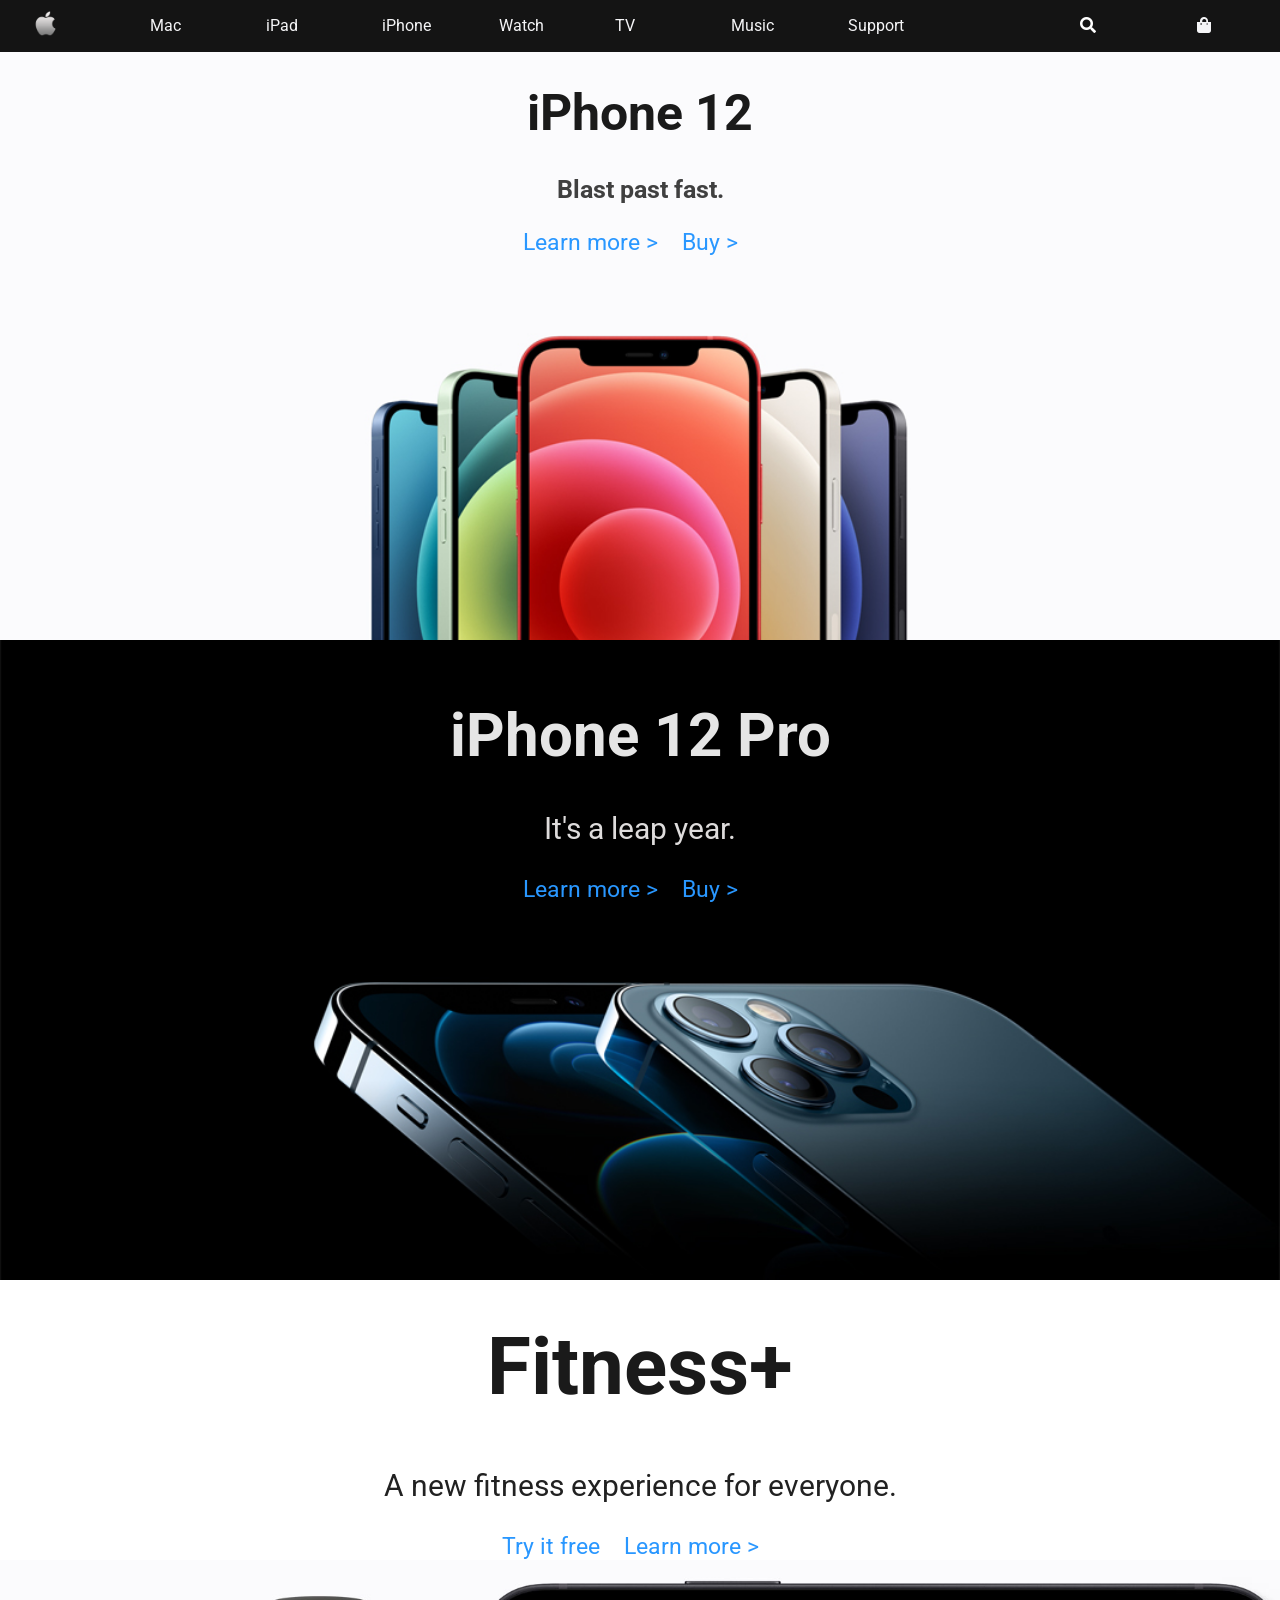
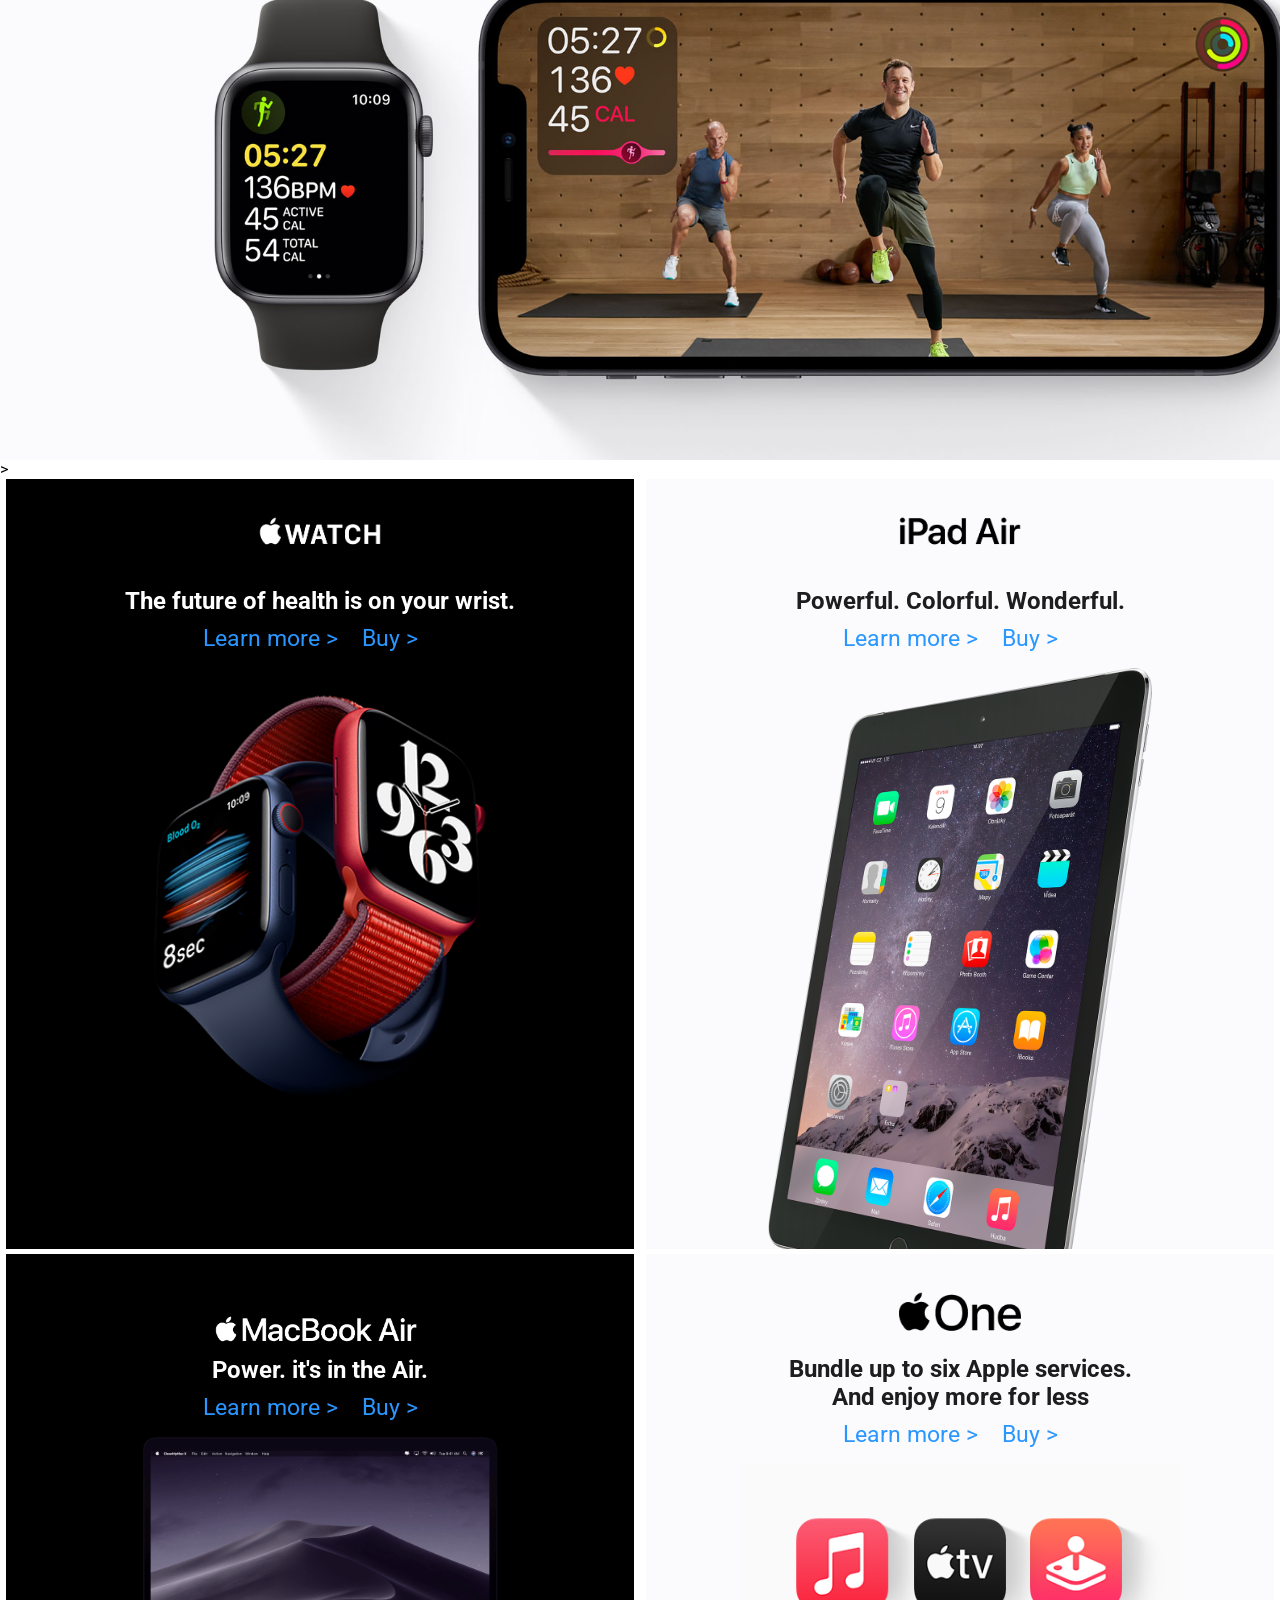
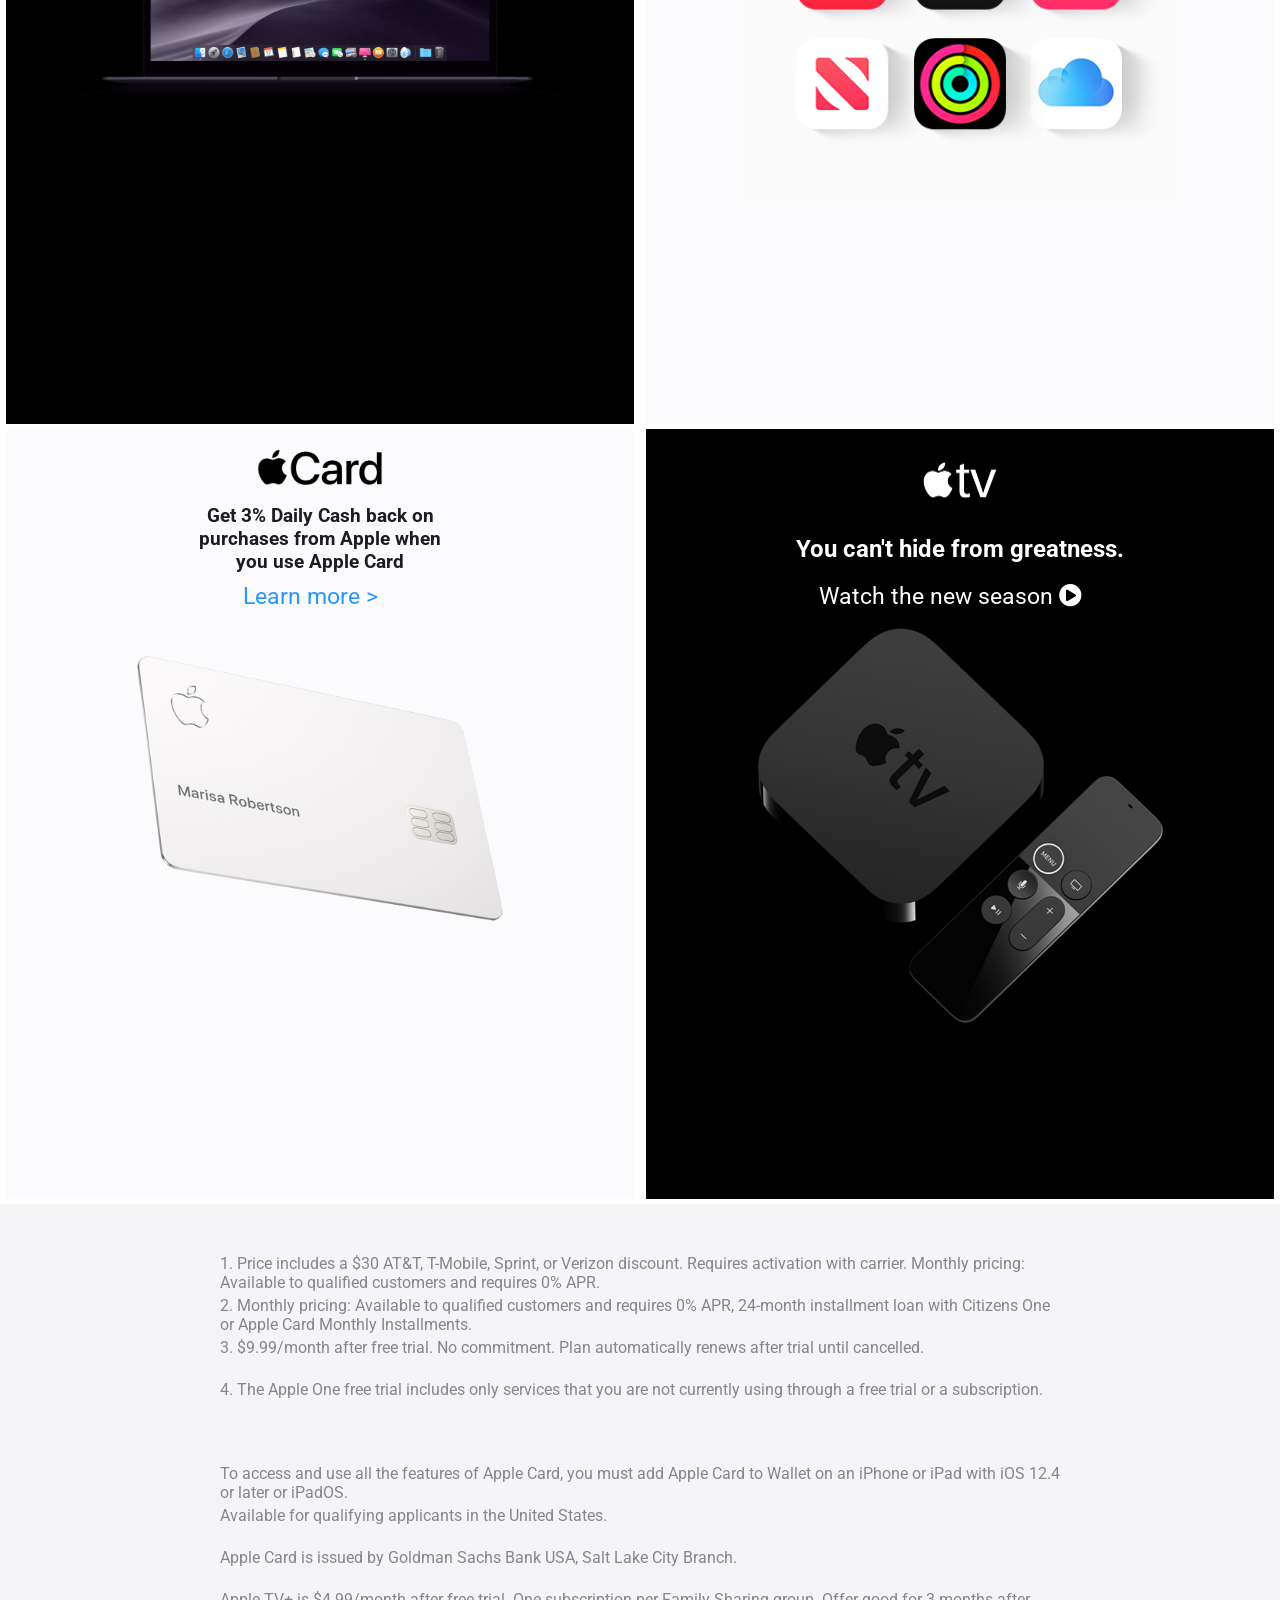
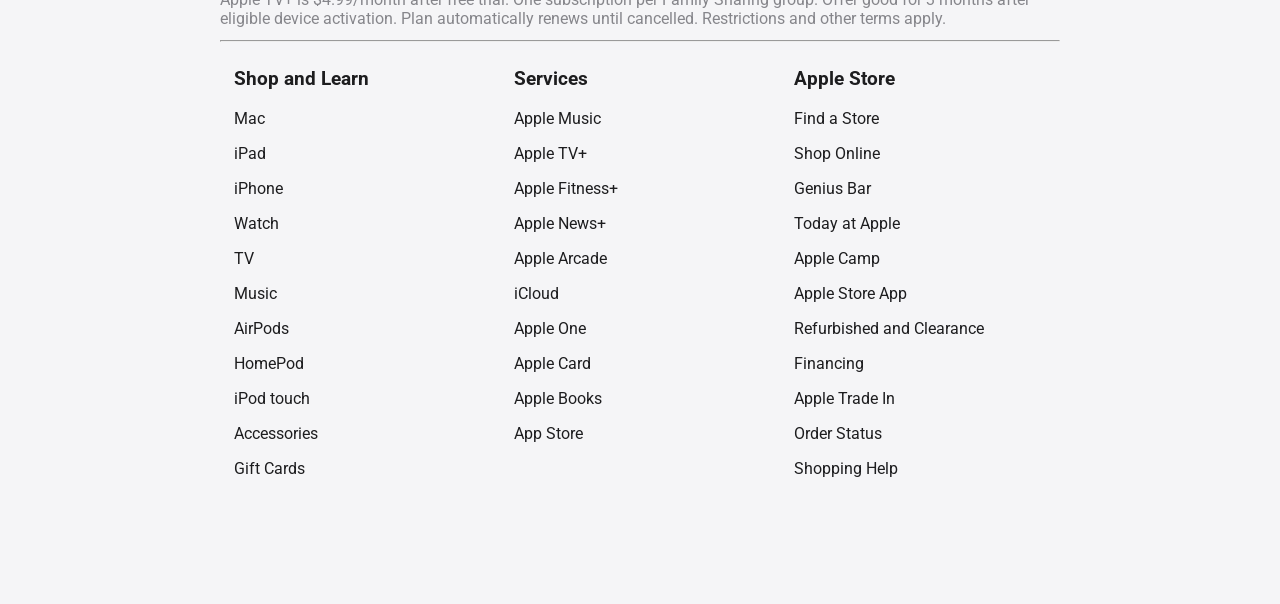
==== index.html @ 6ad751e8 "addd new file" ====
<!DOCTYPE html>
<html lang="en">

<head>
    <meta charset="UTF-8">
    <meta name="viewport" content="width=device-width, initial-scale=1.0">
    <title>Apple</title>
    <link rel="stylesheet" href="style.css">
    <link rel="stylesheet" href="responsive.css">
    <!-- <link rel="stylesheet" href="reset.css"> buat reset css -->
    <link rel="shortcut icon" type="image/jpg" href="./img/apple-logo.png">
    <link rel="stylesheet" href="https://cdnjs.cloudflare.com/ajax/libs/font-awesome/5.8.2/css/all.min.css"
        crossorigin="anonymous" />
    <link rel="preconnect" href="https://fonts.gstatic.com">
    <link href="https://fonts.googleapis.com/css2?family=Roboto:wght@100&display=swap" rel="stylesheet">
    <link href="https://fonts.googleapis.com/css2?family=Roboto:wght@300&display=swap" rel="stylesheet">
    <link href="https://fonts.googleapis.com/css2?family=Roboto:wght@700&display=swap" rel="stylesheet">
</head>

<body>
    <!-- Bagian header-->
    <header>
        <div class="header-wrapper">
            <span class="menu-logo hp-viewport fas fa-ellipsis-h"></span>
            <ul class="header-list">
                
                <li class="header-content hp-viewport apple-header"><a href="https://www.apple.com/"><img class="logo" src="./img/apple-logo.png"></a></li>

                <li class="header-content hp-viewport-hide"><a href="https://www.apple.com/mac/">Mac</a></li>
                <li class="header-content hp-viewport-hide"><a href="https://www.apple.com/ipad/">iPad</a></li>
                <li class="header-content hp-viewport-hide"><a href="https://www.apple.com/iphone/">iPhone</a></li>
                <li class="header-content hp-viewport-hide"><a href="https://www.apple.com/watch/">Watch</a></li>
                <li class="header-content hp-viewport-hide"><a href="https://www.apple.com/tv/">TV</a></li>
                <li class="header-content hp-viewport-hide"><a href="https://www.apple.com/music/">Music</a></li>
                <li class="header-content hp-viewport-hide"><a href="https://support.apple.com/">Support</a></li>
                <!-- masukkin input search -->
                
                <li class="header-content hp-viewport-hide fa-searchs"><a href="#" class="fas fa-search"></a></li>
                <!-- <input class="search" placeholder="search" type="search" name=""> -->
                <!-- <li><a href="#" class="search"><i class="fas fa-search"></i></a></li>  -->
                <li>
                    <div class="search search-container">
                        <div class="search-icon" id="searchIcon"><i class="fas fa-search"></i></div>
                        <div class="search-dropdown" id="searchDropdown">
                            <input type="text" placeholder="Search...">
                            <button>Search</button>
                        </div>
                    </div>
                </li>
                <!-- masukkin input search -->

                <li class="header-content hp-viewport header-shoping"><a href="https://www.apple.com/us/shop/goto/bag" class="fas fa-shopping-bag"></a></li>
            </ul>
        </div>
    </header>
    <!-- <nav>
        <ul>
            <li><a href="#"><i class="fab fa-apple"></i></a></li>
            <li><a href="#">Mac</a></li>  
            <li><a href="#">iPad</a></li>  
            <li><a href="#">iPhone</a></li>  
            <li><a href="#">Watch</a></li>  
            <li><a href="#">TV</a></li>  
            <li><a href="#">Music</a></li>  
            <li><a href="#">Service</a></li>  
            <li><a href="#"><i class="fas fa-search"></i></a></li>  
            <li><a href="#"><i class="fas fa-shopping-bag"></i></a></li>  
        </ul>
    </nav> -->
    <!-- header -->

    <main>

        <!-- Bagian content atas -->


        <div class="container">
            <div class="contents">
                <div class="image-container" onclick="location.href='https://www.apple.com/iphone-12/';" style="cursor: pointer;">
                    <div class="iphone-12">
                        <div class="title">
                            <h1>iPhone 12</h1>
                            <p>Blast past fast.</p>
                        </div>
                        <div class="cta-links">
                            <a href="#" class="learn-more-link">Learn more ></a>
                            <a href="#" class="buy-link">Buy ></a>
                        </div>
                    </div>
                </div>
                <div class="image-container" onclick="location.href='https://www.apple.com/iphone-12-pro/';" style="cursor: pointer;">
                    <div class="iphone-12-pro">
                        <div class="title">
                            <h1>iPhone 12 Pro</h1>
                            <p>It's a leap year.</p>
                        </div>
                        <div class="cta-links">
                            <a href="#" class="learn-more-link">Learn more ></a>
                            <a href="#" class="buy-link">Buy ></a>
                        </div>
                    </div>
                </div>

        <div class="title">
                    <h1 class="hello">Fitness+</h1>
                    <p class="A">A new fitness experience for everyone.</p>
                    <div class="cta-links">
                        <a href="https://fitness.apple.com/us/subscribe?itscg=10000&itsct=fit-hero-hp_tile-apl-ann-201111" class="learn-more-link">Try it free</a>
                        <a href="https://www.apple.com/apple-fitness-plus/" class="buy-link">Learn more ></a>
                    </div>
                <div class="image-container">
                <div class="fitness" onclick="location.href='https:https://www.apple.com/apple-fitness-plus/';" style="cursor: pointer;"></div>>          
                    </div>
</div>
</div>

            </div>
        </div>


        <ul class="flex-list">
            <li class="li1 content">

                <div class="theme-dark container-main"
                    onclick="location.href='https://www.apple.com/apple-watch-series-6/';" style="cursor: pointer;">
                    <div class="unit-copy-wrapper">
                        <img class="apple-watch-logo" src="./img/apple-watch-logo.png" alt="apple-watch-logo">
                        <h2 class="headline">The future of health is on your wrist.</h2>
                    </div>
                    <div class="cta-links">
                        <a href="https://www.apple.com/apple-watch-series-6/" class="learn-more-link">Learn more ></a>
                        <a href="https://www.apple.com/shop/buy-watch/apple-watch" class="buy-link">Buy ></a>
                    </div>
                    <div class="unit-image">
                        <figure>
                            <img src="./img/apple-watch-6.png" alt="apple-watch">
                        </figure>
                    </div>
                </div>
            </li>

            <li class="li2 content">

                <div class="theme-light container-main" onClick="location.href='https://www.apple.com/ipad-air/';"
                    style="cursor: pointer;">
                    <div class="unit-copy-wrapper">
                        <img class="apple-watch-logo" src="./img/ipad-air-logo.png" alt="">
                        <h2 class="headline">Powerful. Colorful. Wonderful.</h2>
                    </div>
                    <div class="cta-links">
                        <a href="" class="learn-more-link">Learn more ></a>
                        <a href="" class="buy-link">Buy ></a>
                    </div>
                    <div class="unit-image">
                        <figure>
                            <img src="./img/ipad-air.png" alt="ipad-air" style="width: 70%;">
                        </figure>
                    </div>
                </div>
            </li>

            <li class="li3 content">

                <div class="theme-dark container-main" onclick="location.href='https://www.apple.com/macbook-air/';" style="cursor: pointer;">
                    <div class="unit-copy-wrapper">
                        <img class="mackbook-air-logo" src="./img/macbook-air-logo.png" alt=""
                            style="width: 35%; margin-top: 55px;">
                        <h2 class="headline">Power. it's in the Air.</h2>
                    </div>
                    <div class="cta-links">
                        <a href="" class="learn-more-link">Learn more ></a>
                        <a href="" class="buy-link">Buy ></a>
                    </div>
                    <div class="unit-image">
                        <figure>
                            <img src="./img/macbook-air.png" alt="" style="width: 100%; height: 100%;">
                        </figure>
                    </div>
                </div>
            </li>

            <li class="li4 content">

                <div class="theme-light container-main" onclick="location.href='https://www.apple.com/apple-one/'" style="cursor: pointer;">
                    <div class="unit-copy-wrapper">
                        <img src="./img/apple-one-logo.png" alt="" style="width: 30%; margin-top: 20px;">
                        <h2 class="headline">Bundle up to six Apple services.<br>And enjoy more for less</h2>
                    </div>
                    <div class="cta-links">
                        <a href="" class="learn-more-link">Learn more ></a>
                        <a href="" class="buy-link">Buy ></a>
                    </div>
                    <div class="unit-image">
                        <figure>
                            <img src="./img/apple-one.png" alt="apple-one" style="width: 80%;">
                        </figure>
                    </div>
                </div>
            </li>
            <li class="li5 content">

                <div class="theme-light container-main" onclick="location.href='https://www.apple.com/apple-card/'" style="cursor: pointer;">
                    <div class="unit-copy-wrapper">
                        <img src="./img/apple-card-logo.png" alt="apple-card-logo" style="width: 20%; margin-top: 20px;">
                        <h2 style="margin-bottom: 10px; font-size: 19px; color: #1D1D1F">
                            Get 3% Daily Cash back on<br> 
                            purchases from Apple when<br> 
                            you use Apple Card
                        </h2>
                    </div>
                    <div class="cta-links">
                        <a href="">Learn more ></a>
                    </div>
                    <div class="unit-image">
                        <figure style="margin-top: 0;">
                            <img src="./img/apple-card.png" alt="apple-card" style="width: 80%;">
                        </figure>
                    </div>
                </div>
            </li>

            <li class="li6 content">

                <div class="theme-dark container-main dickison" onclick="location.href='https://tv.apple.com/'" style="cursor: pointer;">
                    
                    
                    <div class="unit-copy-wrapper">
                        <img src="./img/apple-tv-logo.png" alt="apple-tv-logo" style="width: 15%; margin-top: 20px;">
                        <h2>You can't hide from greatness.</h2>
                    </div>
                    <div class="cta-links"><a href="https://tv.apple.com/season/umc.cmc.7525wsaxw3oprxq6b307ideiz?showId=umc.cmc.1ogyy5s2agasxa5qztabrlykn&itscg=10000&itsct=atv-0-apl_hp-pmo_wch-dickinson2-201104" style="color: white;">Watch the new season <span class="fas fa-play-circle" style="float: none; margin: 0;"></span> </a></div>
                    <div class="unit-image">
                        <figure>
                            <img src="./img/dickinson-apple-tv.png" alt="apple-tv" style="width: 80%;">
                        </figure>
                    </div>
                    

                </div>
            </li>
        </ul>
    </main>

    <!-- Bagian footer-->
    <footer>
        <div class="footer-container">
            <div class="foot-notes">
                <ul>
                    <li>
                        1. Price includes a $30 AT&T, T-Mobile, Sprint, or Verizon discount. Requires activation with carrier. Monthly pricing: Available to qualified customers and requires 0% APR.
                    </li>

                    <li>
                        2. Monthly pricing: Available to qualified customers and requires 0% APR, 24-month installment loan with Citizens One or Apple Card Monthly Installments.
                    </li>

                    <li>
                        3. $9.99/month after free trial. No commitment. Plan automatically renews after trial until cancelled.
                    </li>

                    <li>
                        4. The Apple One free trial includes only services that you are not currently using through a free trial or a subscription.
                    <li>

                    <li>
                        To access and use all the features of Apple Card, you must add Apple Card to Wallet on an iPhone or iPad with iOS 12.4 or later or iPadOS.
                    </li>

                    <li>
                        Available for qualifying applicants in the United States.
                    </li>
                    
                    <li>
                        Apple Card is issued by Goldman Sachs Bank USA, Salt Lake City Branch.
                    </li>
                    <li>
                        Apple TV+ is $4.99/month after free trial. One subscription per Family Sharing group. Offer good for 3 months after eligible device activation. Plan automatically renews until cancelled. Restrictions and other terms apply.
                    </li>
                </ul>
            </div>

        </div>
    </div>
    <hr style="width: 70%;">
    <div class="footer-container">
        <div class="footer-list">
            <h3>Shop and Learn</h3>
            <p><a href="https://www.apple.com/mac">Mac</a></p>
            <p><a href="https://www.apple.com/ipad">iPad</a></p>
            <p><a href="https://www.apple.com/iphone">iPhone</a></p>
            <p><a href="https://www.apple.com/watch">Watch</a></p>
            <p><a href="https://www.apple.com/tv">TV</a></p>
            <p><a href="https://www.apple.com/music">Music</a></p>
            <p><a href="https://www.apple.com/airpods">AirPods</a></p>
            <p><a href="https://www.apple.com/homepod">HomePod</a></p>
            <p><a href="https://www.apple.com/ipad-touch">iPod touch</a></p>
            <p><a href="https://www.apple.com/shop/accessories/all">Accessories</a></p>
            <p><a href="https://www.apple.com/shop/gift-cards">Gift Cards</a></p>
        </div>
        <div class="footer-list">
            <h3>Services</h3>
            <p><a href="https://www.apple.com/apple-music">Apple Music</a></p>
            <p><a href="https://www.apple.com/apple-tv-plus">Apple TV+</a></p>
            <p><a href="https://www.apple.com/apple-fitnes-plus">Apple Fitness+</a></p>
            <p><a href="https://www.apple.com/apple-news">Apple News+</a></p>
            <p><a href="https://www.apple.com/apple-arcade">Apple Arcade</a></p>
            <p><a href="https://www.apple.com/icloud">iCloud</a></p>
            <p><a href="https://www.apple.com/apple-one">Apple One</a></p>
            <p><a href="https://www.apple.com/apple-card">Apple Card</a></p>
            <p><a href="https://www.apple.com/apple-books">Apple Books</a></p>
            <p><a href="https://www.apple.com/app-store">App Store</a></p>
        </div>
        <div class="footer-list">
            <h3>Apple Store</h3>
            <p><a href="https://www.apple.com/retail">Find a Store</a></p>
            <p><a href="https://www.apple.com/shop">Shop Online</a></p>
            <p><a href="https://www.apple.com/retail/geniusbar">Genius Bar</a></p>
            <p><a href="https://www.apple.com/today">Today at Apple</a></p>
            <p><a href="https://www.apple.com/today/camp">Apple Camp</a></p>
            <p><a href="https://apps.apple.com/app/apple-store/id375380948">Apple Store App</a></p>
            <p><a href="https://www.apple.com/shop/refurbished">Refurbished and Clearance</a></p>
            <p><a href="https://www.apple.com/shop/browse/financing">Financing</a></p>
            <p><a href="https://www.apple.com/shop/trade-in">Apple Trade In</a></p>
            <p><a
                    href="https://secure4.store.apple.com/shop/signIn/orders?r=SCKFUHKXACXX7DYHYT9JT7JJTAPAXHFKH&s=aHR0cHM6Ly9zZWN1cmU0LnN0b3JlLmFwcGxlLmNvbS9zaG9wL29yZGVyL2xpc3R8MWFvc2MyMzE1ZDYzNTE4MGIwZTg4MWE3YzIwOWJjMTVkMjNlMzI4ZTBkN2Y">Order
                    Status</a></p>
            <p><a href="https://www.apple.com/shop/help">Shopping Help</a></p>
        </div>
        <!-- <div class="footer-copyright">
            <img class="logo-footer" src="img/apple-logo.png" alt="footer logo">
            <p class="txt-copy"><a target="_blank" href="https://www.apple.com/id/">appleindonesia</a> &copy; 2021</p>
        </div> -->
    </div>
    </footer>

    
    <script src="script.js"></script>
</body>
</html>
---- style.css ----
* {
    -webkit-box-sizing: border-box;
    -moz-box-sizing: border-box;
    box-sizing: border-box;
  }

ul, li, ol {
    list-style: none;
    }

    a {
    text-decoration: none;
}
body, main{
    margin: 0 auto;
    font-family: 'Roboto', 'Helvetica', Arial, sans-serif;
    background-color: rgb(255, 255, 255);
}

/* css untuk header */
header {
    position: fixed;
    top:0;
    height: 52px;
    width: 100%;
    color: rgba(255, 253, 253, 0.87);
    background-color: rgba(0,0,0,0.92);
    z-index: 10;
    /* display: flex;
    align-items: center;
    justify-content: center;
    background-color: rgba(0,0,0,0.92);
    width: 100%;
    position: fixed;
    color: rgba(255, 253, 253, 0.87); */
    /* backdrop-filter: blur(10px);
    -webkit-backdrop-filter: blur(10px); */
  }


.header-wrapper {

    /* text-align: center;
    line-height: 50px;
    font-size: 30px; */
  }

.header-list{
    display: flex;
    justify-content: space-around;
    padding-top: 0;
    /* margin-left:50px; */
    

}
.header-list li{
    margin: 0;
    height: 50px;
    width: 50px;
    display: flex;
    align-items: center;
}
.header-list li a{
    text-decoration: none;
    color: #f5f5f7;
}
.header-list a {
    
  /* margin-left:50px; 
  font-size:20px;
  margin-bottom:10px;   
  line-height: 65px;
  padding: 0 25px;
  color: white;
  display: block;
  float: left;
  transition: all 0.5s;  */

}
.logo{
    width: 25px;
    /* width: 30px;
    margin-top: 10px;
    margin-bottom:10px;
    float:left;
    margin-left:30px; */
}
span{
    /* margin-left:20px;
    float:left; */
}


.search{
    /* margin-top:10px;
    margin-bottom:10px;
    margin-right:30px;
    float:right;
    background-color: rgba(0,0,0,0.92);
    border-radius:10px; */
    
}
/* search btn */
.search-container {
    position: relative;
}

.search-dropdown {
    display: none;
    position: absolute;
    top: 100%;
    left: 0;
    width: 200px;
    padding: 10px;
    background-color: white;
    box-shadow: 0 2px 5px rgba(0, 0, 0, 0.1);
}

.search-dropdown input {
    width: 100%;
    padding: 8px;
    margin-bottom: 10px;
}

.search-dropdown button {
    background-color: #333;
    color: white;
    border: none;
    padding: 8px 15px;
    cursor: pointer;
}

.search-dropdown button:hover {
    background-color: #555;
}

/* header */


/* container global - disabled */

/* .container {
    margin: 0 20px;
  }
*/

.contents {
    background-color: white;
}


.image-container .iphone-12 {
    height: 640px;
    width: 100%;
    margin-bottom: 0px;
}

.iphone-12 {
    height: 100%;
    background-image: url(img/iphone_12.jpg);
    background-size: cover;
    background-position: center;
    background-repeat: no-repeat;   
    }

.iphone-12 .title {
    text-align: center;
    padding-top: 50px;
}


.iphone-12 .title h1 {
    font-size: 50px;
    color: rgba(0, 0, 0, 0.897);
    font-weight: 700;
}
.iphone-12 .title p {
    font-size: 25px;
    font-weight: bold;
    color: rgba(41, 41, 41, 0.89)
}

 .cta-links {
    text-align: center;
}

.image-container .iphone-12-pro {
    height: 640px;
    width: 100%;
    padding-top: 20px;
}

.iphone-12-pro {
    height: 90%;
    min-height: 100%;
    background-image: url(img/iphone12pro-background.jpg);
    background-size: cover;
    background-position: center;
    background-repeat: no-repeat;
}

.iphone-12-pro .title {
    text-align: center;
}

.iphone-12-pro .title h1 {
    font-size: 60px;
    color: rgba(255, 255, 255, 0.897);
    font-weight: 700;
}

.iphone-12-pro .title p {
    font-size: 30px;
    font-weight: normal;
    color: rgba(255, 253, 253, 0.87)
}

.iphone-12-pro .cta-links {
    text-align: center;
}
.image-container .fitness {
    height: 500px;
    width: 100%;
    padding-top: 0%;
    flex: auto;
    
}

.fitness {
    height: 90%;
    min-height: 100%;
    background-image: url(img/apple-fitness.jpg);
    background-size: cover;
    background-position: center;
    background-repeat: no-repeat;
    margin-top: 00px;
}

.title .hello {
    text-align: center;
    margin-top: 40px;
    font-size: 80px;
    color: rgba(0, 0, 0, 0.897);
    font-weight: 700;
}



 .title .A {
     text-align: center;
    font-size: 30px;
    font-weight: normal;
    margin-top: 30px;
    color: rgba(0, 0, 0, 0.87)
    
}

.fitness .cta-links {
    text-align: center;
}

/* main */
ul {
    list-style: none;
    margin: 0px;
    padding: 0px;
    text-align: center;
  }
  li {
    color: white;
    height: 770px;
  }
  ul li{
      margin-bottom: 5px;
  }

  .flex-list{
      display: flex;
      flex-wrap: wrap;
  }
  .flex-list li{
      flex: auto;
      width: 50%;
  }
  .img{
      margin: 0 auto;
      width: 100%;
  }
  .headline{
      margin-top: 0;
      margin-bottom: 10px;
  }
  .content{
      overflow: hidden;
  }
  /* main themes content */
  .theme-dark{
    background-color: #000;
    margin: 0 auto;
  }
  .theme-light{
    background-color: #fbfbfd;
    margin: 0 auto;
    color: #1D1D1F;
  }
  .container-main{
    width: 98%;
    height: 100%;
  }

  ul li img{
      width: 100%;
  }

  .cta-links a{
      font-size: 23px;
      margin-right: 20px;
      text-decoration: none;
      color: #2997FF;
      font-weight: normal;
  }
  .cta-links a:hover{
      text-decoration: underline;
  }
  
  /* hover zoom products animation */
  .unit-image figure img{
      transition: transform .2s;
  }
  .unit-image figure img:hover{
      transform: scale(1.05);
  }
  .apple-watch-logo{
    width: 25%;
}
/* main */


  /* css untuk footer */

  footer {
      background-color: #f5f5f7;
      padding: 40px;
      height: 1000px;
      color: #1d1d1f;
  }

  .logo-footer {
      width: 50px;
      margin-bottom: 10px;
  }

  .txt-copy {
      margin: 0;
  }

  .txt-copy a {
      color: #fff;
  }

  .txt-copy a:hover {
      text-decoration: underline;
  }
  .footer-container{
      display: flex;
  }
  .footer-list {
      float: left;
      width: 30%;
      margin: 0 auto;
      
  }

  .footer-list p a {
      color: #1d1d1f;
  }

  .footer-list p a:hover {
      text-decoration: underline;
  }

  .clear-footer {
      clear: left;
  }
  .foot-notes ul li{
      color: #86868b;
      height: 2em;
      margin: 10px 0;
      text-align: left;
  }
  .footer-container, .footer-list-container{
      width: 70%;
      margin: 0 auto;
  }
/* footer */

/* responsive */
.menu-logo{
    visibility: hidden;
    position: absolute;
}
.fa-searchs{
    visibility: hidden;
}
---- responsive.css ----
/* tablet size viewport */
@media (max-width: 1024px){
    .flex-list{
        flex-wrap: wrap;
    }

    .flex-list li{
        width: 50%;
        height: 400px;
    }
    .foot-notes{
        height: 500px;
    }
    footer{
        height: 1100px;
    }
    .fa-searchs{
        visibility: visible;
    }
    .search{
        visibility: hidden;
        position: absolute;
    }
}
    
/* smartphone/handphone */
@media (max-width: 670px){
    .flex-list{
        flex-direction: column;
    }
    .flex-list li, .img-container{
        margin: 0 auto;
        width: 100%;
        height: 400px;
    }
    .container-main{
        width: 100%;
    }
    .hp-viewport-hide{
        visibility: hidden;
    }
    .menu-logo{
        visibility: visible;
    }
    .hp-viewport{
        position: absolute;
        
    }
    .header-shoping{
        right: 10px;

    }
    .apple-header{
        margin: 0 auto;
    }
    .menu-logo{
        top: 18px;
        left: 30px;
    }
    .footer-container, .footer-list-container{
        width: 100%;
    }
    footer{
        height: 800px;
    }
    .foot-notes{
        height: 0;
    }
    .foot-notes ul li{
        margin-bottom: 100px;
        display: none;
    }
}
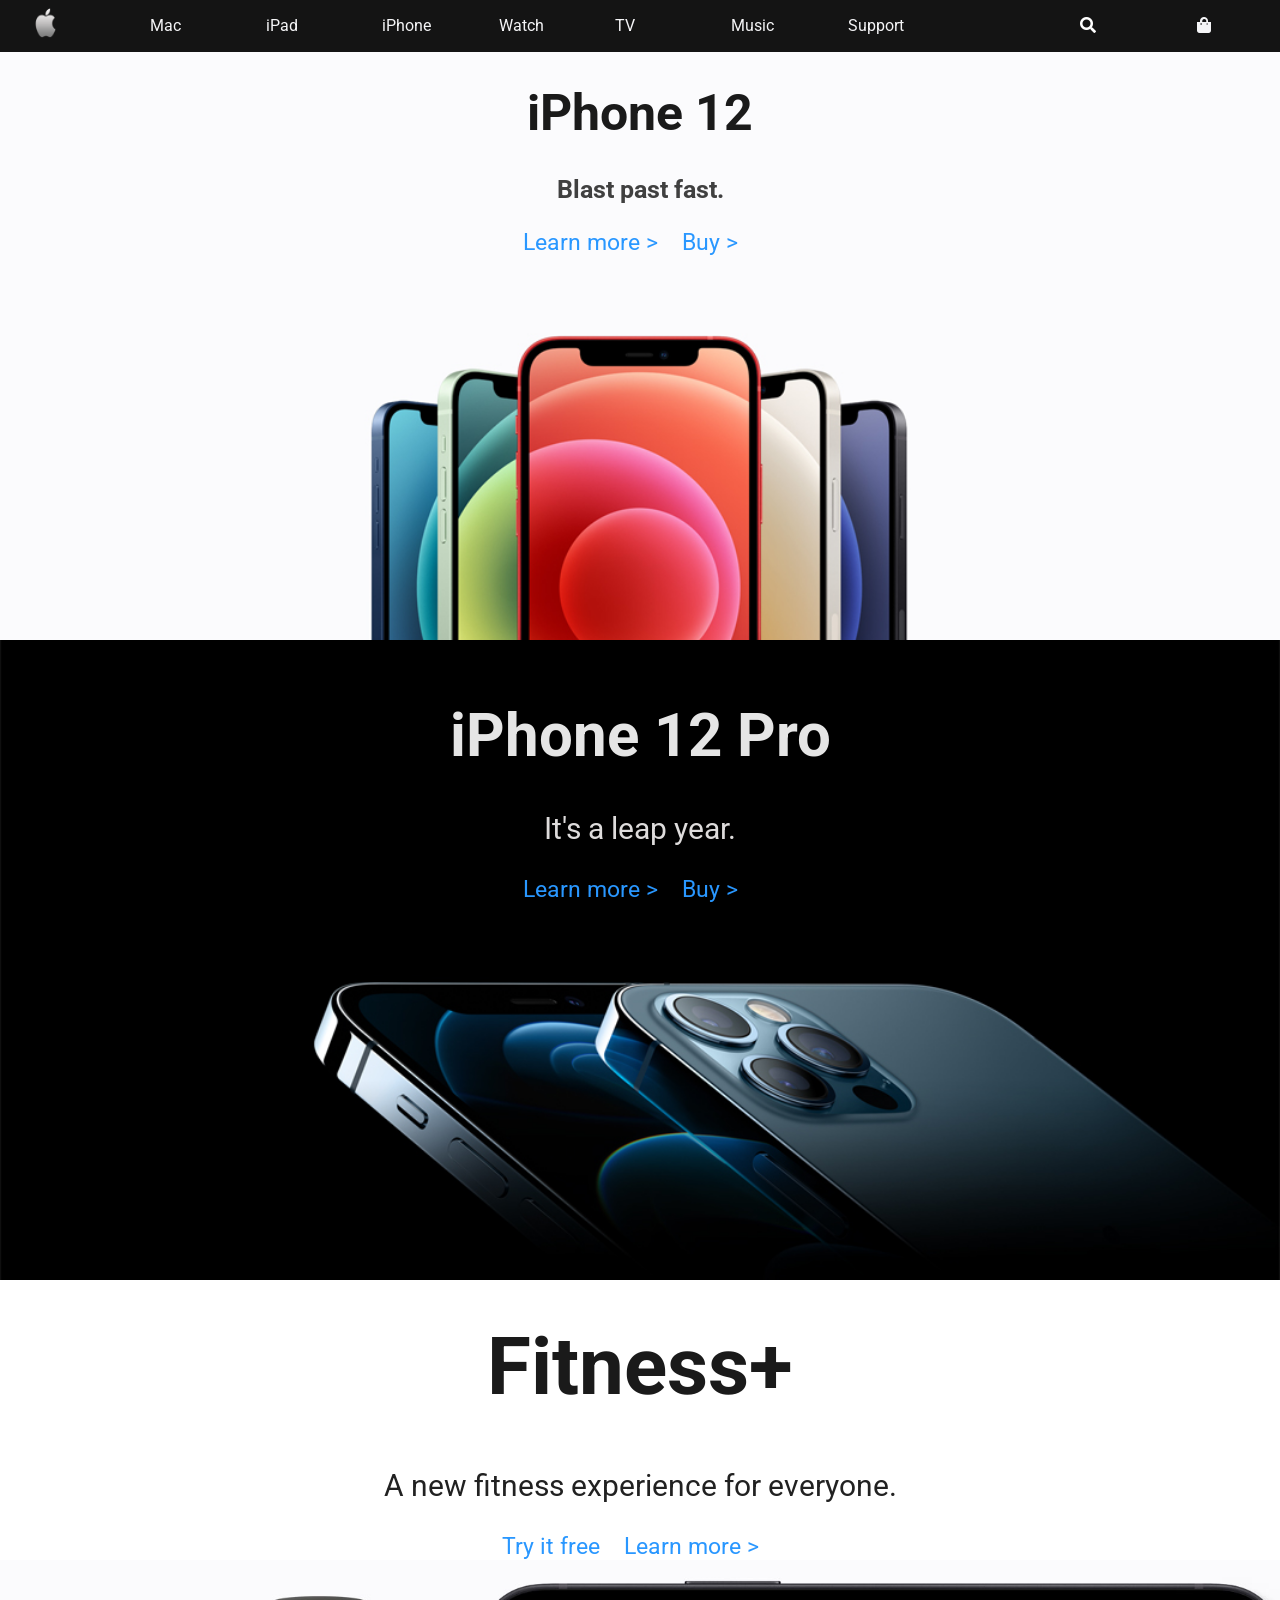
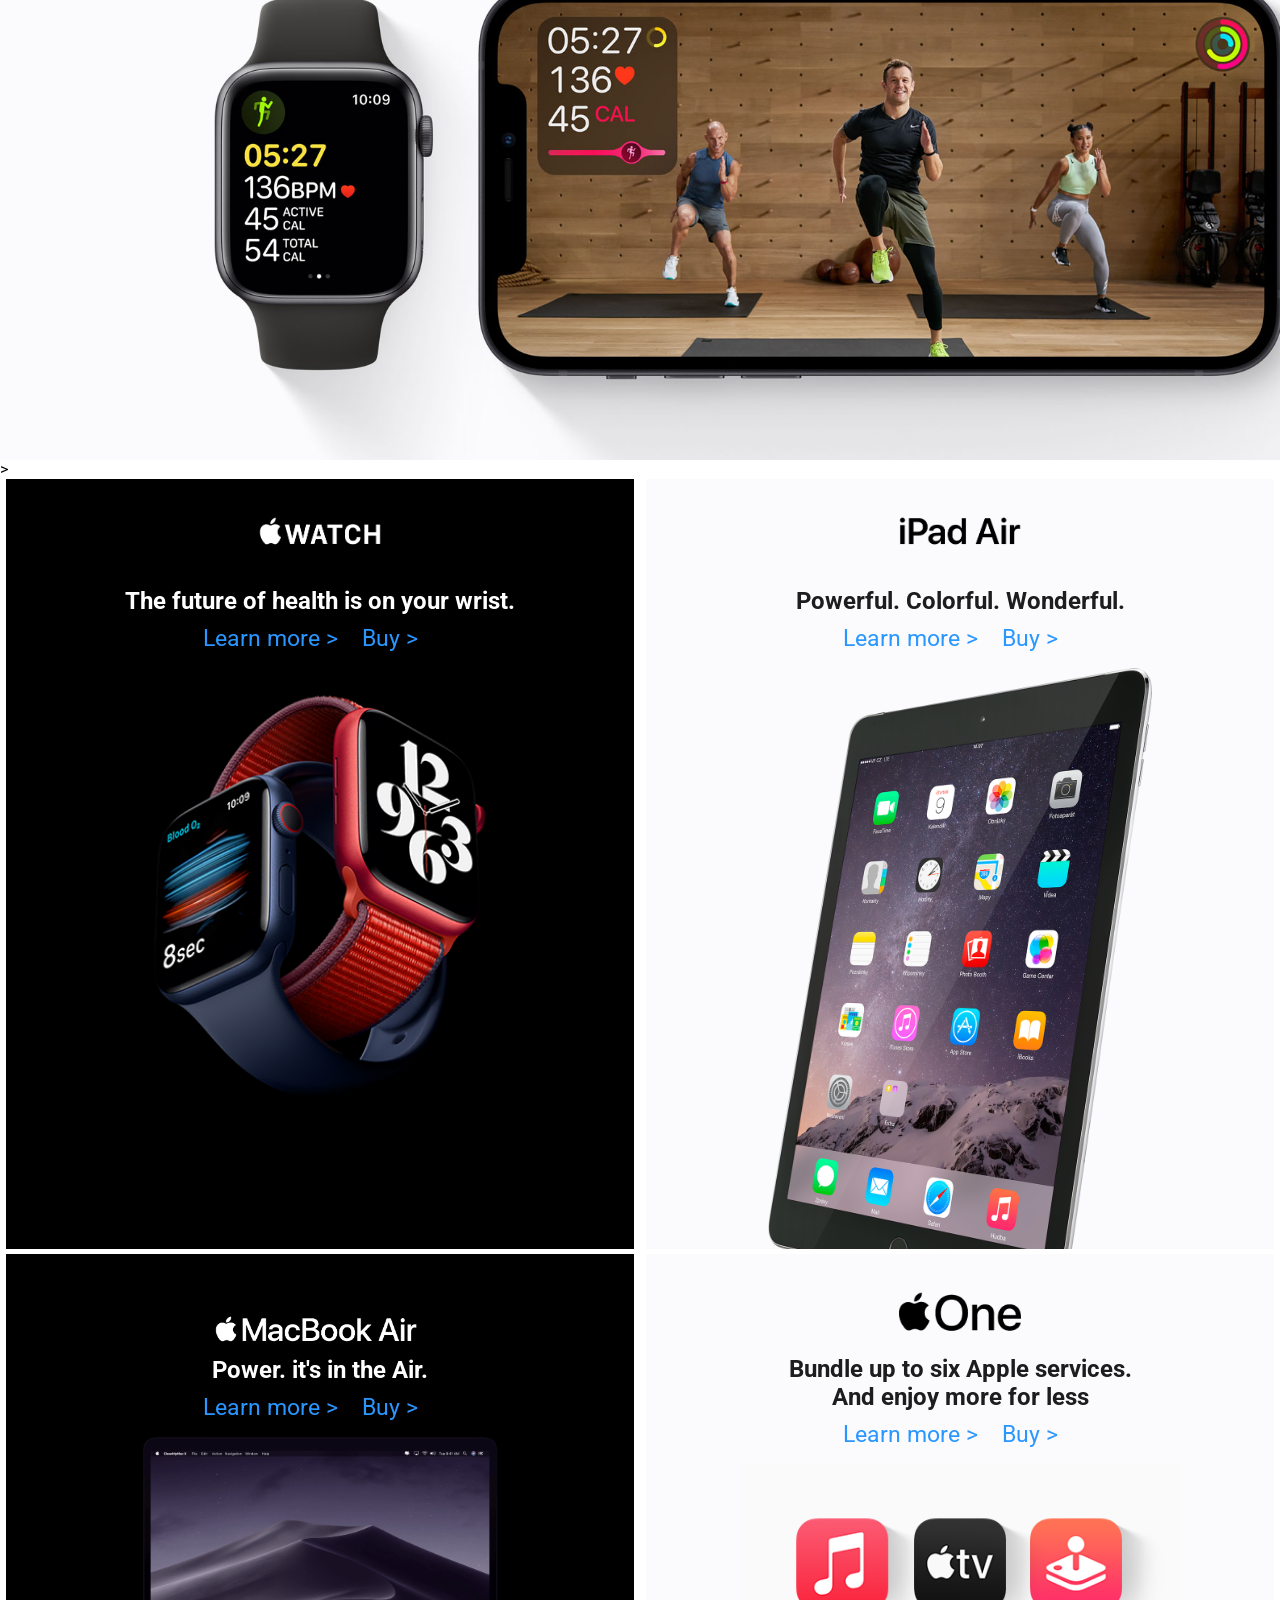
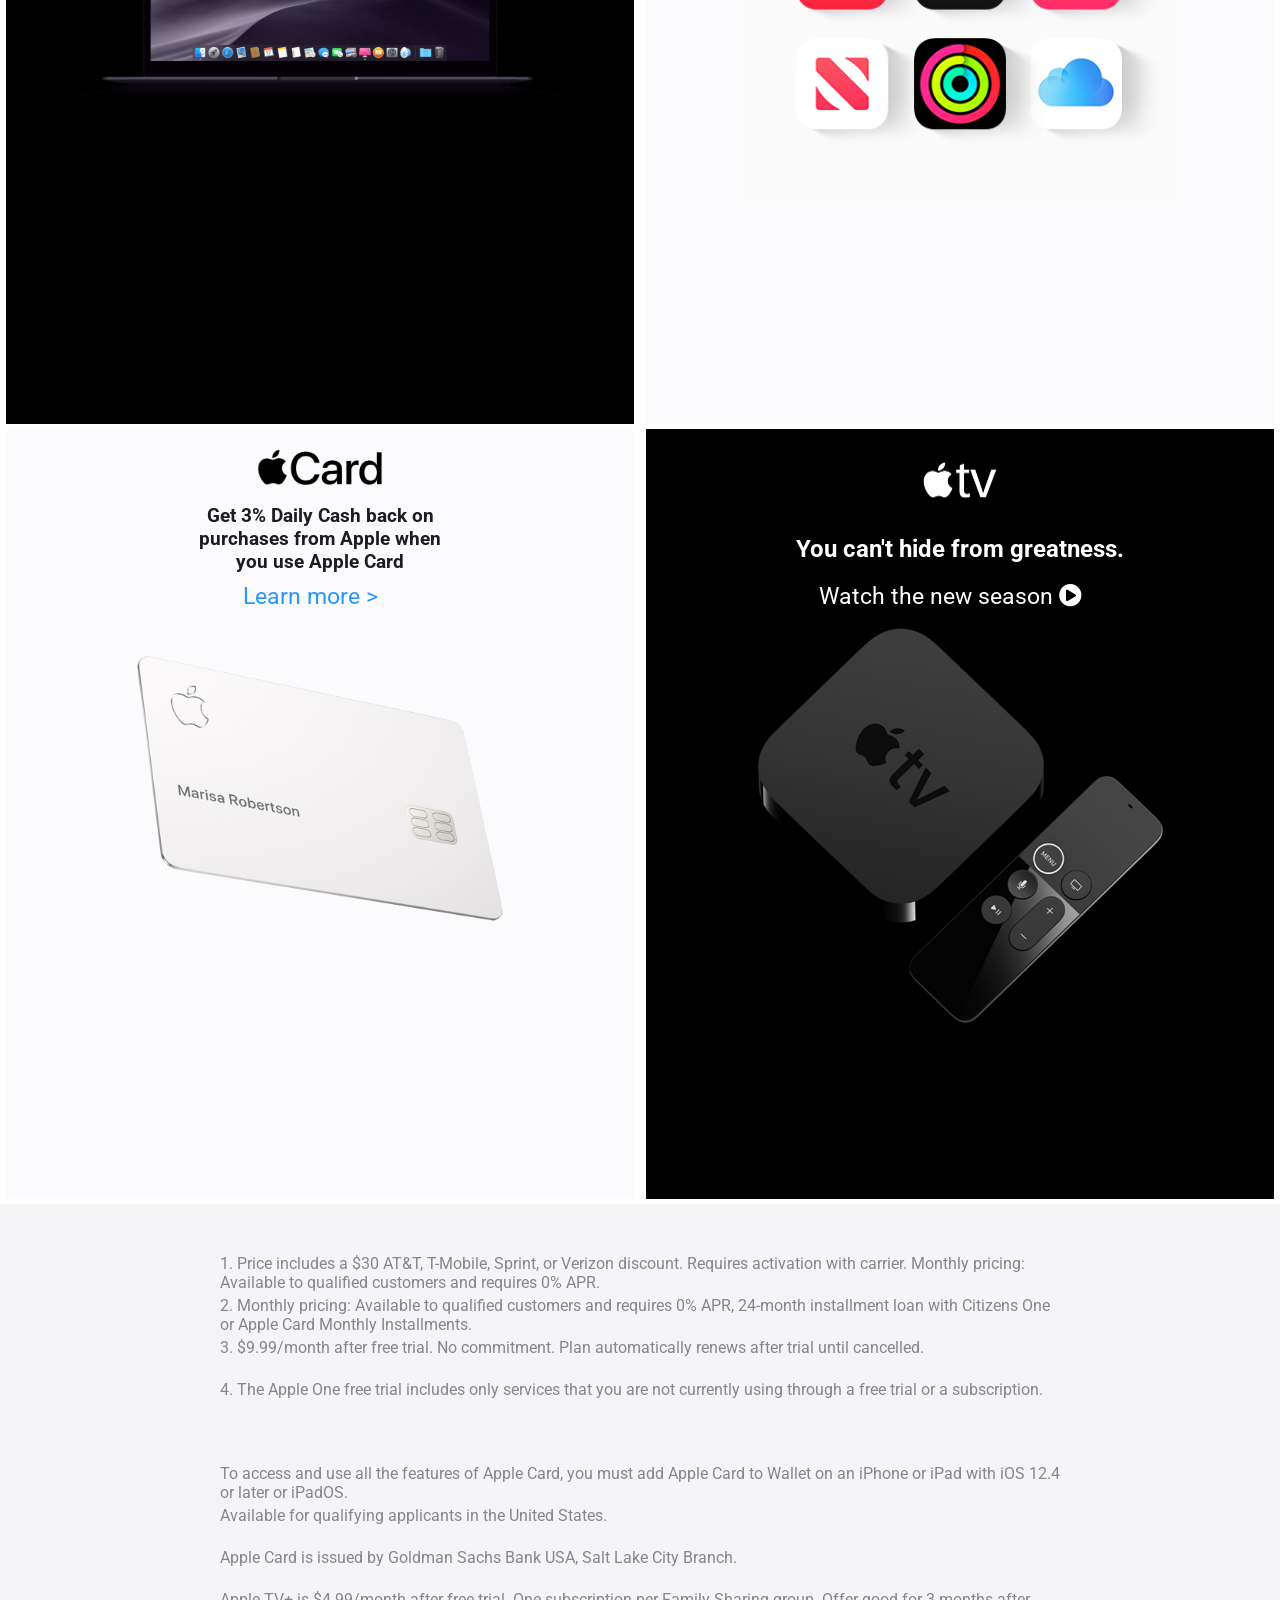
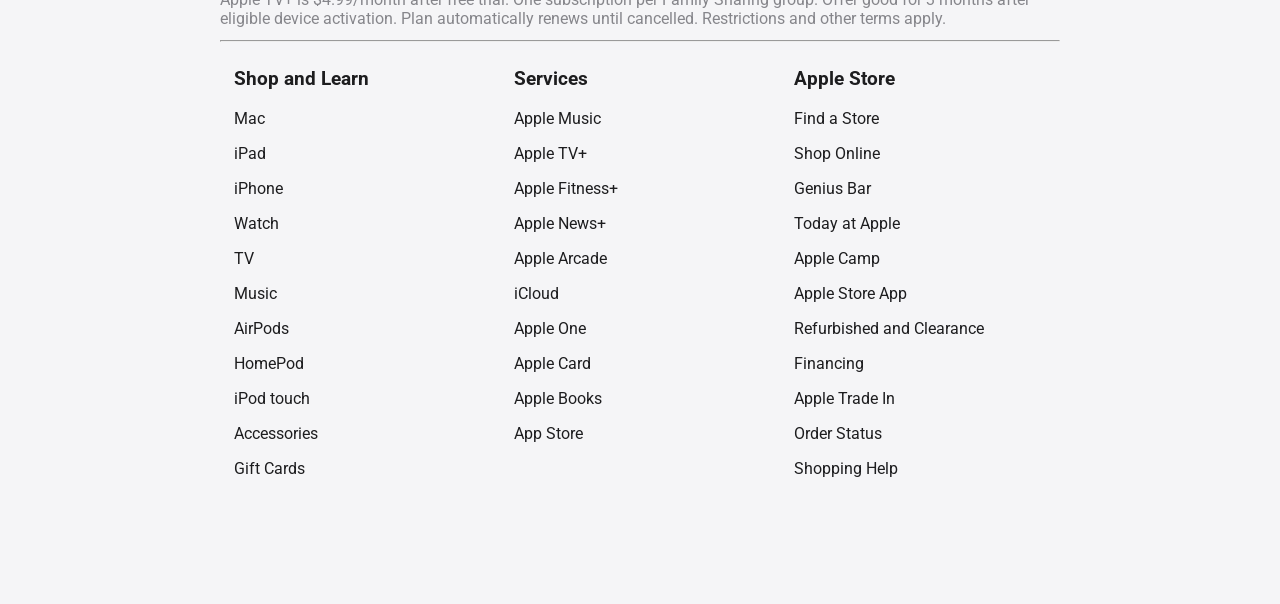
==== commit 64e6940c: "feat: Implement performance optimizations and PWA features Co-authored-by: semrisoujanya2003 <semris" ====
--- a/index.html
+++ b/index.html
@@ -6,16 +6,128 @@
     <meta charset="UTF-8">
     <meta name="viewport" content="width=device-width, initial-scale=1.0">
     <title>Apple</title>
-    <link rel="stylesheet" href="style.css">
-    <link rel="stylesheet" href="responsive.css">
+    <style>
+        /* Critical CSS for above-the-fold content */
+        * {
+            -webkit-box-sizing: border-box;
+            -moz-box-sizing: border-box;
+            box-sizing: border-box;
+        }
+        
+        body, main {
+            margin: 0 auto;
+            font-family: 'Roboto', 'Helvetica', Arial, sans-serif;
+            background-color: #fff;
+        }
+        
+        ul, li, ol {
+            list-style: none;
+        }
+        
+        a {
+            text-decoration: none;
+        }
+        
+        header {
+            position: fixed;
+            top: 0;
+            height: 52px;
+            width: 100%;
+            color: rgba(255, 253, 253, 0.87);
+            background-color: rgba(0,0,0,0.92);
+            z-index: 10;
+        }
+        
+        .header-list {
+            display: flex;
+            justify-content: space-around;
+            padding-top: 0;
+        }
+        
+        .header-list li {
+            margin: 0;
+            height: 50px;
+            width: 50px;
+            display: flex;
+            align-items: center;
+        }
+        
+        .header-list li a {
+            text-decoration: none;
+            color: #f5f5f7;
+        }
+        
+        .logo {
+            width: 25px;
+        }
+        
+        .contents {
+            background-color: white;
+        }
+        
+        .iphone-12 {
+            height: 100%;
+            background-image: url(img/iphone_12.jpg);
+            background-size: cover;
+            background-position: center;
+            background-repeat: no-repeat;
+        }
+        
+        .image-container .iphone-12 {
+            height: 640px;
+            width: 100%;
+            margin-bottom: 0px;
+        }
+        
+        .iphone-12 .title {
+            text-align: center;
+            padding-top: 50px;
+        }
+        
+        .iphone-12 .title h1 {
+            font-size: 50px;
+            color: rgba(0, 0, 0, 0.897);
+            font-weight: 700;
+        }
+        
+        .iphone-12 .title p {
+            font-size: 25px;
+            font-weight: bold;
+            color: rgba(41, 41, 41, 0.89);
+        }
+        
+        .cta-links {
+            text-align: center;
+        }
+        
+        /* Image optimization */
+        img {
+            image-rendering: -webkit-optimize-contrast;
+            image-rendering: crisp-edges;
+        }
+        
+        /* Prevent layout shift */
+        .unit-image img {
+            aspect-ratio: attr(width) / attr(height);
+        }
+    </style>
+    <link rel="preload" href="style.min.css" as="style" onload="this.onload=null;this.rel='stylesheet'">
+    <noscript><link rel="stylesheet" href="style.min.css"></noscript>
+    <link rel="preload" href="responsive.min.css" as="style" onload="this.onload=null;this.rel='stylesheet'">
+    <noscript><link rel="stylesheet" href="responsive.min.css"></noscript>
     <!-- <link rel="stylesheet" href="reset.css"> buat reset css -->
     <link rel="shortcut icon" type="image/jpg" href="./img/apple-logo.png">
+    <link rel="manifest" href="/manifest.json">
     <link rel="stylesheet" href="https://cdnjs.cloudflare.com/ajax/libs/font-awesome/5.8.2/css/all.min.css"
         crossorigin="anonymous" />
-    <link rel="preconnect" href="https://fonts.gstatic.com">
-    <link href="https://fonts.googleapis.com/css2?family=Roboto:wght@100&display=swap" rel="stylesheet">
-    <link href="https://fonts.googleapis.com/css2?family=Roboto:wght@300&display=swap" rel="stylesheet">
-    <link href="https://fonts.googleapis.com/css2?family=Roboto:wght@700&display=swap" rel="stylesheet">
+    <link rel="dns-prefetch" href="https://cdnjs.cloudflare.com">
+    <link rel="preconnect" href="https://fonts.googleapis.com" crossorigin>
+    <link rel="preconnect" href="https://fonts.gstatic.com" crossorigin>
+    <link href="https://fonts.googleapis.com/css2?family=Roboto:wght@100;300;700&display=swap" rel="stylesheet">
+    
+    <!-- Preload critical images -->
+    <link rel="preload" as="image" href="./img/iphone_12.jpg">
+    <link rel="preload" as="image" href="./img/iphone12pro-background.jpg">
 </head>
 
 <body>
@@ -25,7 +137,7 @@
             <span class="menu-logo hp-viewport fas fa-ellipsis-h"></span>
             <ul class="header-list">
                 
-                <li class="header-content hp-viewport apple-header"><a href="https://www.apple.com/"><img class="logo" src="./img/apple-logo.png"></a></li>
+                <li class="header-content hp-viewport apple-header"><a href="https://www.apple.com/"><img class="logo" src="./img/apple-logo.png" alt="Apple logo" width="25" height="30"></a></li>
 
                 <li class="header-content hp-viewport-hide"><a href="https://www.apple.com/mac/">Mac</a></li>
                 <li class="header-content hp-viewport-hide"><a href="https://www.apple.com/ipad/">iPad</a></li>
@@ -54,20 +166,6 @@
             </ul>
         </div>
     </header>
-    <!-- <nav>
-        <ul>
-            <li><a href="#"><i class="fab fa-apple"></i></a></li>
-            <li><a href="#">Mac</a></li>  
-            <li><a href="#">iPad</a></li>  
-            <li><a href="#">iPhone</a></li>  
-            <li><a href="#">Watch</a></li>  
-            <li><a href="#">TV</a></li>  
-            <li><a href="#">Music</a></li>  
-            <li><a href="#">Service</a></li>  
-            <li><a href="#"><i class="fas fa-search"></i></a></li>  
-            <li><a href="#"><i class="fas fa-shopping-bag"></i></a></li>  
-        </ul>
-    </nav> -->
     <!-- header -->
 
     <main>
@@ -125,7 +223,7 @@
                 <div class="theme-dark container-main"
                     onclick="location.href='https://www.apple.com/apple-watch-series-6/';" style="cursor: pointer;">
                     <div class="unit-copy-wrapper">
-                        <img class="apple-watch-logo" src="./img/apple-watch-logo.png" alt="apple-watch-logo">
+                        <img class="apple-watch-logo" src="./img/apple-watch-logo.png" alt="apple-watch-logo" loading="lazy">
                         <h2 class="headline">The future of health is on your wrist.</h2>
                     </div>
                     <div class="cta-links">
@@ -134,7 +232,7 @@
                     </div>
                     <div class="unit-image">
                         <figure>
-                            <img src="./img/apple-watch-6.png" alt="apple-watch">
+                            <img src="./img/apple-watch-6.png" alt="apple-watch" loading="lazy">
                         </figure>
                     </div>
                 </div>
@@ -145,7 +243,7 @@
                 <div class="theme-light container-main" onClick="location.href='https://www.apple.com/ipad-air/';"
                     style="cursor: pointer;">
                     <div class="unit-copy-wrapper">
-                        <img class="apple-watch-logo" src="./img/ipad-air-logo.png" alt="">
+                        <img class="apple-watch-logo" src="./img/ipad-air-logo.png" alt="iPad Air logo" loading="lazy">
                         <h2 class="headline">Powerful. Colorful. Wonderful.</h2>
                     </div>
                     <div class="cta-links">
@@ -154,7 +252,7 @@
                     </div>
                     <div class="unit-image">
                         <figure>
-                            <img src="./img/ipad-air.png" alt="ipad-air" style="width: 70%;">
+                            <img src="./img/ipad-air.png" alt="ipad-air" style="width: 70%;" loading="lazy">
                         </figure>
                     </div>
                 </div>
@@ -164,8 +262,8 @@
 
                 <div class="theme-dark container-main" onclick="location.href='https://www.apple.com/macbook-air/';" style="cursor: pointer;">
                     <div class="unit-copy-wrapper">
-                        <img class="mackbook-air-logo" src="./img/macbook-air-logo.png" alt=""
-                            style="width: 35%; margin-top: 55px;">
+                        <img class="mackbook-air-logo" src="./img/macbook-air-logo.png" alt="MacBook Air logo"
+                            style="width: 35%; margin-top: 55px;" loading="lazy">
                         <h2 class="headline">Power. it's in the Air.</h2>
                     </div>
                     <div class="cta-links">
@@ -174,7 +272,7 @@
                     </div>
                     <div class="unit-image">
                         <figure>
-                            <img src="./img/macbook-air.png" alt="" style="width: 100%; height: 100%;">
+                            <img src="./img/macbook-air.png" alt="MacBook Air" style="width: 100%; height: 100%;" loading="lazy">
                         </figure>
                     </div>
                 </div>
@@ -184,7 +282,7 @@
 
                 <div class="theme-light container-main" onclick="location.href='https://www.apple.com/apple-one/'" style="cursor: pointer;">
                     <div class="unit-copy-wrapper">
-                        <img src="./img/apple-one-logo.png" alt="" style="width: 30%; margin-top: 20px;">
+                        <img src="./img/apple-one-logo.png" alt="Apple One logo" style="width: 30%; margin-top: 20px;" loading="lazy">
                         <h2 class="headline">Bundle up to six Apple services.<br>And enjoy more for less</h2>
                     </div>
                     <div class="cta-links">
@@ -193,7 +291,7 @@
                     </div>
                     <div class="unit-image">
                         <figure>
-                            <img src="./img/apple-one.png" alt="apple-one" style="width: 80%;">
+                            <img src="./img/apple-one.png" alt="apple-one" style="width: 80%;" loading="lazy">
                         </figure>
                     </div>
                 </div>
@@ -202,7 +300,7 @@
 
                 <div class="theme-light container-main" onclick="location.href='https://www.apple.com/apple-card/'" style="cursor: pointer;">
                     <div class="unit-copy-wrapper">
-                        <img src="./img/apple-card-logo.png" alt="apple-card-logo" style="width: 20%; margin-top: 20px;">
+                        <img src="./img/apple-card-logo.png" alt="apple-card-logo" style="width: 20%; margin-top: 20px;" loading="lazy">
                         <h2 style="margin-bottom: 10px; font-size: 19px; color: #1D1D1F">
                             Get 3% Daily Cash back on<br> 
                             purchases from Apple when<br> 
@@ -214,7 +312,7 @@
                     </div>
                     <div class="unit-image">
                         <figure style="margin-top: 0;">
-                            <img src="./img/apple-card.png" alt="apple-card" style="width: 80%;">
+                            <img src="./img/apple-card.png" alt="apple-card" style="width: 80%;" loading="lazy">
                         </figure>
                     </div>
                 </div>
@@ -226,13 +324,13 @@
                     
                     
                     <div class="unit-copy-wrapper">
-                        <img src="./img/apple-tv-logo.png" alt="apple-tv-logo" style="width: 15%; margin-top: 20px;">
+                        <img src="./img/apple-tv-logo.png" alt="apple-tv-logo" style="width: 15%; margin-top: 20px;" loading="lazy">
                         <h2>You can't hide from greatness.</h2>
                     </div>
                     <div class="cta-links"><a href="https://tv.apple.com/season/umc.cmc.7525wsaxw3oprxq6b307ideiz?showId=umc.cmc.1ogyy5s2agasxa5qztabrlykn&itscg=10000&itsct=atv-0-apl_hp-pmo_wch-dickinson2-201104" style="color: white;">Watch the new season <span class="fas fa-play-circle" style="float: none; margin: 0;"></span> </a></div>
                     <div class="unit-image">
                         <figure>
-                            <img src="./img/dickinson-apple-tv.png" alt="apple-tv" style="width: 80%;">
+                            <img src="./img/dickinson-apple-tv.png" alt="apple-tv" style="width: 80%;" loading="lazy">
                         </figure>
                     </div>
                     
@@ -327,14 +425,10 @@
                     Status</a></p>
             <p><a href="https://www.apple.com/shop/help">Shopping Help</a></p>
         </div>
-        <!-- <div class="footer-copyright">
-            <img class="logo-footer" src="img/apple-logo.png" alt="footer logo">
-            <p class="txt-copy"><a target="_blank" href="https://www.apple.com/id/">appleindonesia</a> &copy; 2021</p>
-        </div> -->
     </div>
     </footer>
 
     
-    <script src="script.js"></script>
+    <script src="script.min.js" defer></script>
 </body>
 </html>
--- a/style.min.css
+++ b/style.min.css
@@ -0,0 +1,216 @@
+.search-container {
+ position: relative;
+}
+.search-dropdown {
+ display: none;
+ position: absolute;
+ top: 100%;
+ left: 0;
+ width: 200px;
+ padding: 10px;
+ background-color: white;
+ box-shadow: 0 2px 5px rgba(0, 0, 0, 0.1);
+}
+.search-dropdown input {
+ width: 100%;
+ padding: 8px;
+ margin-bottom: 10px;
+}
+.search-dropdown button {
+ background-color: #333;
+ color: white;
+ border: none;
+ padding: 8px 15px;
+ cursor: pointer;
+}
+.search-dropdown button:hover {
+ background-color: #555;
+}
+.image-container .iphone-12-pro {
+ height: 640px;
+ width: 100%;
+ padding-top: 20px;
+}
+.iphone-12-pro {
+ height: 90%;
+ min-height: 100%;
+ background-image: url(img/iphone12pro-background.jpg);
+ background-size: cover;
+ background-position: center;
+ background-repeat: no-repeat;
+}
+.iphone-12-pro .title {
+ text-align: center;
+}
+.iphone-12-pro .title h1 {
+ font-size: 60px;
+ color: rgba(255, 255, 255, 0.897);
+ font-weight: 700;
+}
+.iphone-12-pro .title p {
+ font-size: 30px;
+ font-weight: normal;
+ color: rgba(255, 253, 253, 0.87)
+}
+.iphone-12-pro .cta-links {
+ text-align: center;
+}
+.image-container .fitness {
+ height: 500px;
+ width: 100%;
+ padding-top: 0%;
+ flex: auto;
+ 
+}
+.fitness {
+ height: 90%;
+ min-height: 100%;
+ background-image: url(img/apple-fitness.jpg);
+ background-size: cover;
+ background-position: center;
+ background-repeat: no-repeat;
+ margin-top: 00px;
+}
+.title .hello {
+ text-align: center;
+ margin-top: 40px;
+ font-size: 80px;
+ color: rgba(0, 0, 0, 0.897);
+ font-weight: 700;
+}
+ .title .A {
+ text-align: center;
+ font-size: 30px;
+ font-weight: normal;
+ margin-top: 30px;
+ color: rgba(0, 0, 0, 0.87)
+ 
+}
+.fitness .cta-links {
+ text-align: center;
+}
+ul {
+ list-style: none;
+ margin: 0px;
+ padding: 0px;
+ text-align: center;
+ }
+ li {
+ color: white;
+ height: 770px;
+ }
+ ul li{
+ margin-bottom: 5px;
+ }
+ .flex-list{
+ display: flex;
+ flex-wrap: wrap;
+ }
+ .flex-list li{
+ flex: auto;
+ width: 50%;
+ }
+ .img{
+ margin: 0 auto;
+ width: 100%;
+ }
+ .headline{
+ margin-top: 0;
+ margin-bottom: 10px;
+ }
+ .content{
+ overflow: hidden;
+ }
+ 
+ .theme-dark{
+ background-color: #000;
+ margin: 0 auto;
+ }
+ .theme-light{
+ background-color: #fbfbfd;
+ margin: 0 auto;
+ color: #1D1D1F;
+ }
+ .container-main{
+ width: 98%;
+ height: 100%;
+ }
+ ul li img{
+ width: 100%;
+ }
+ .cta-links a{
+ font-size: 23px;
+ margin-right: 20px;
+ text-decoration: none;
+ color: #2997FF;
+ font-weight: normal;
+ }
+ .cta-links a:hover{
+ text-decoration: underline;
+ }
+ 
+ 
+ .unit-image figure img{
+ transition: transform .2s;
+ }
+ .unit-image figure img:hover{
+ transform: scale(1.05);
+ }
+ .apple-watch-logo{
+ width: 25%;
+}
+ 
+ footer {
+ background-color: #f5f5f7;
+ padding: 40px;
+ height: 1000px;
+ color: #1d1d1f;
+ }
+ .logo-footer {
+ width: 50px;
+ margin-bottom: 10px;
+ }
+ .txt-copy {
+ margin: 0;
+ }
+ .txt-copy a {
+ color: #fff;
+ }
+ .txt-copy a:hover {
+ text-decoration: underline;
+ }
+ .footer-container{
+ display: flex;
+ }
+ .footer-list {
+ float: left;
+ width: 30%;
+ margin: 0 auto;
+ 
+ }
+ .footer-list p a {
+ color: #1d1d1f;
+ }
+ .footer-list p a:hover {
+ text-decoration: underline;
+ }
+ .clear-footer {
+ clear: left;
+ }
+ .foot-notes ul li{
+ color: #86868b;
+ height: 2em;
+ margin: 10px 0;
+ text-align: left;
+ }
+ .footer-container, .footer-list-container{
+ width: 70%;
+ margin: 0 auto;
+ }
+.menu-logo{
+ visibility: hidden;
+ position: absolute;
+}
+.fa-searchs{
+ visibility: hidden;
+}
--- a/style.min.css
+++ b/style.min.css
@@ -0,0 +1,216 @@
+.search-container {
+ position: relative;
+}
+.search-dropdown {
+ display: none;
+ position: absolute;
+ top: 100%;
+ left: 0;
+ width: 200px;
+ padding: 10px;
+ background-color: white;
+ box-shadow: 0 2px 5px rgba(0, 0, 0, 0.1);
+}
+.search-dropdown input {
+ width: 100%;
+ padding: 8px;
+ margin-bottom: 10px;
+}
+.search-dropdown button {
+ background-color: #333;
+ color: white;
+ border: none;
+ padding: 8px 15px;
+ cursor: pointer;
+}
+.search-dropdown button:hover {
+ background-color: #555;
+}
+.image-container .iphone-12-pro {
+ height: 640px;
+ width: 100%;
+ padding-top: 20px;
+}
+.iphone-12-pro {
+ height: 90%;
+ min-height: 100%;
+ background-image: url(img/iphone12pro-background.jpg);
+ background-size: cover;
+ background-position: center;
+ background-repeat: no-repeat;
+}
+.iphone-12-pro .title {
+ text-align: center;
+}
+.iphone-12-pro .title h1 {
+ font-size: 60px;
+ color: rgba(255, 255, 255, 0.897);
+ font-weight: 700;
+}
+.iphone-12-pro .title p {
+ font-size: 30px;
+ font-weight: normal;
+ color: rgba(255, 253, 253, 0.87)
+}
+.iphone-12-pro .cta-links {
+ text-align: center;
+}
+.image-container .fitness {
+ height: 500px;
+ width: 100%;
+ padding-top: 0%;
+ flex: auto;
+ 
+}
+.fitness {
+ height: 90%;
+ min-height: 100%;
+ background-image: url(img/apple-fitness.jpg);
+ background-size: cover;
+ background-position: center;
+ background-repeat: no-repeat;
+ margin-top: 00px;
+}
+.title .hello {
+ text-align: center;
+ margin-top: 40px;
+ font-size: 80px;
+ color: rgba(0, 0, 0, 0.897);
+ font-weight: 700;
+}
+ .title .A {
+ text-align: center;
+ font-size: 30px;
+ font-weight: normal;
+ margin-top: 30px;
+ color: rgba(0, 0, 0, 0.87)
+ 
+}
+.fitness .cta-links {
+ text-align: center;
+}
+ul {
+ list-style: none;
+ margin: 0px;
+ padding: 0px;
+ text-align: center;
+ }
+ li {
+ color: white;
+ height: 770px;
+ }
+ ul li{
+ margin-bottom: 5px;
+ }
+ .flex-list{
+ display: flex;
+ flex-wrap: wrap;
+ }
+ .flex-list li{
+ flex: auto;
+ width: 50%;
+ }
+ .img{
+ margin: 0 auto;
+ width: 100%;
+ }
+ .headline{
+ margin-top: 0;
+ margin-bottom: 10px;
+ }
+ .content{
+ overflow: hidden;
+ }
+ 
+ .theme-dark{
+ background-color: #000;
+ margin: 0 auto;
+ }
+ .theme-light{
+ background-color: #fbfbfd;
+ margin: 0 auto;
+ color: #1D1D1F;
+ }
+ .container-main{
+ width: 98%;
+ height: 100%;
+ }
+ ul li img{
+ width: 100%;
+ }
+ .cta-links a{
+ font-size: 23px;
+ margin-right: 20px;
+ text-decoration: none;
+ color: #2997FF;
+ font-weight: normal;
+ }
+ .cta-links a:hover{
+ text-decoration: underline;
+ }
+ 
+ 
+ .unit-image figure img{
+ transition: transform .2s;
+ }
+ .unit-image figure img:hover{
+ transform: scale(1.05);
+ }
+ .apple-watch-logo{
+ width: 25%;
+}
+ 
+ footer {
+ background-color: #f5f5f7;
+ padding: 40px;
+ height: 1000px;
+ color: #1d1d1f;
+ }
+ .logo-footer {
+ width: 50px;
+ margin-bottom: 10px;
+ }
+ .txt-copy {
+ margin: 0;
+ }
+ .txt-copy a {
+ color: #fff;
+ }
+ .txt-copy a:hover {
+ text-decoration: underline;
+ }
+ .footer-container{
+ display: flex;
+ }
+ .footer-list {
+ float: left;
+ width: 30%;
+ margin: 0 auto;
+ 
+ }
+ .footer-list p a {
+ color: #1d1d1f;
+ }
+ .footer-list p a:hover {
+ text-decoration: underline;
+ }
+ .clear-footer {
+ clear: left;
+ }
+ .foot-notes ul li{
+ color: #86868b;
+ height: 2em;
+ margin: 10px 0;
+ text-align: left;
+ }
+ .footer-container, .footer-list-container{
+ width: 70%;
+ margin: 0 auto;
+ }
+.menu-logo{
+ visibility: hidden;
+ position: absolute;
+}
+.fa-searchs{
+ visibility: hidden;
+}
--- a/responsive.min.css
+++ b/responsive.min.css
@@ -0,0 +1,69 @@
+@media (max-width: 1024px){
+ .flex-list{
+ flex-wrap: wrap;
+ }
+ .flex-list li{
+ width: 50%;
+ height: 400px;
+ }
+ .foot-notes{
+ height: 500px;
+ }
+ footer{
+ height: 1100px;
+ }
+ .fa-searchs{
+ visibility: visible;
+ }
+ .search{
+ visibility: hidden;
+ position: absolute;
+ }
+}
+ 
+@media (max-width: 670px){
+ .flex-list{
+ flex-direction: column;
+ }
+ .flex-list li, .img-container{
+ margin: 0 auto;
+ width: 100%;
+ height: 400px;
+ }
+ .container-main{
+ width: 100%;
+ }
+ .hp-viewport-hide{
+ visibility: hidden;
+ }
+ .menu-logo{
+ visibility: visible;
+ }
+ .hp-viewport{
+ position: absolute;
+ 
+ }
+ .header-shoping{
+ right: 10px;
+ }
+ .apple-header{
+ margin: 0 auto;
+ }
+ .menu-logo{
+ top: 18px;
+ left: 30px;
+ }
+ .footer-container, .footer-list-container{
+ width: 100%;
+ }
+ footer{
+ height: 800px;
+ }
+ .foot-notes{
+ height: 0;
+ }
+ .foot-notes ul li{
+ margin-bottom: 100px;
+ display: none;
+ }
+}
--- a/responsive.min.css
+++ b/responsive.min.css
@@ -0,0 +1,69 @@
+@media (max-width: 1024px){
+ .flex-list{
+ flex-wrap: wrap;
+ }
+ .flex-list li{
+ width: 50%;
+ height: 400px;
+ }
+ .foot-notes{
+ height: 500px;
+ }
+ footer{
+ height: 1100px;
+ }
+ .fa-searchs{
+ visibility: visible;
+ }
+ .search{
+ visibility: hidden;
+ position: absolute;
+ }
+}
+ 
+@media (max-width: 670px){
+ .flex-list{
+ flex-direction: column;
+ }
+ .flex-list li, .img-container{
+ margin: 0 auto;
+ width: 100%;
+ height: 400px;
+ }
+ .container-main{
+ width: 100%;
+ }
+ .hp-viewport-hide{
+ visibility: hidden;
+ }
+ .menu-logo{
+ visibility: visible;
+ }
+ .hp-viewport{
+ position: absolute;
+ 
+ }
+ .header-shoping{
+ right: 10px;
+ }
+ .apple-header{
+ margin: 0 auto;
+ }
+ .menu-logo{
+ top: 18px;
+ left: 30px;
+ }
+ .footer-container, .footer-list-container{
+ width: 100%;
+ }
+ footer{
+ height: 800px;
+ }
+ .foot-notes{
+ height: 0;
+ }
+ .foot-notes ul li{
+ margin-bottom: 100px;
+ display: none;
+ }
+}
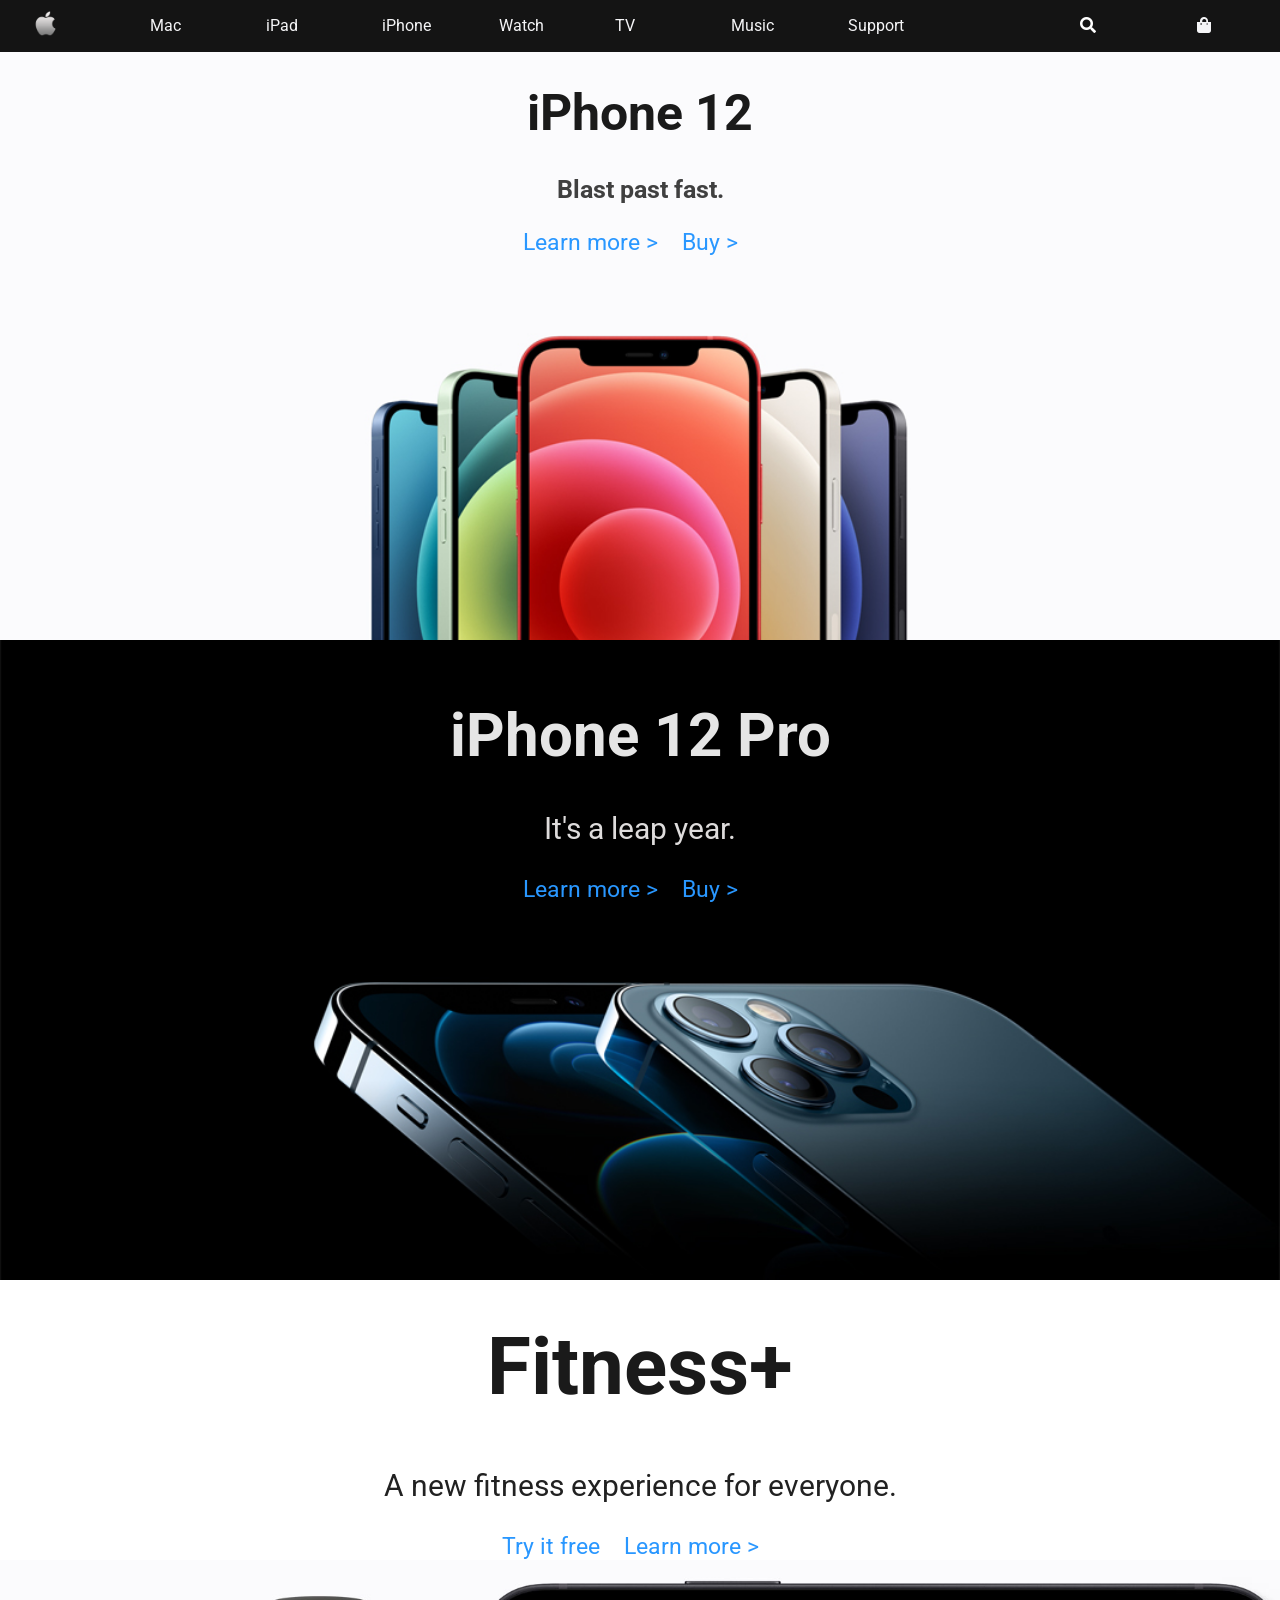
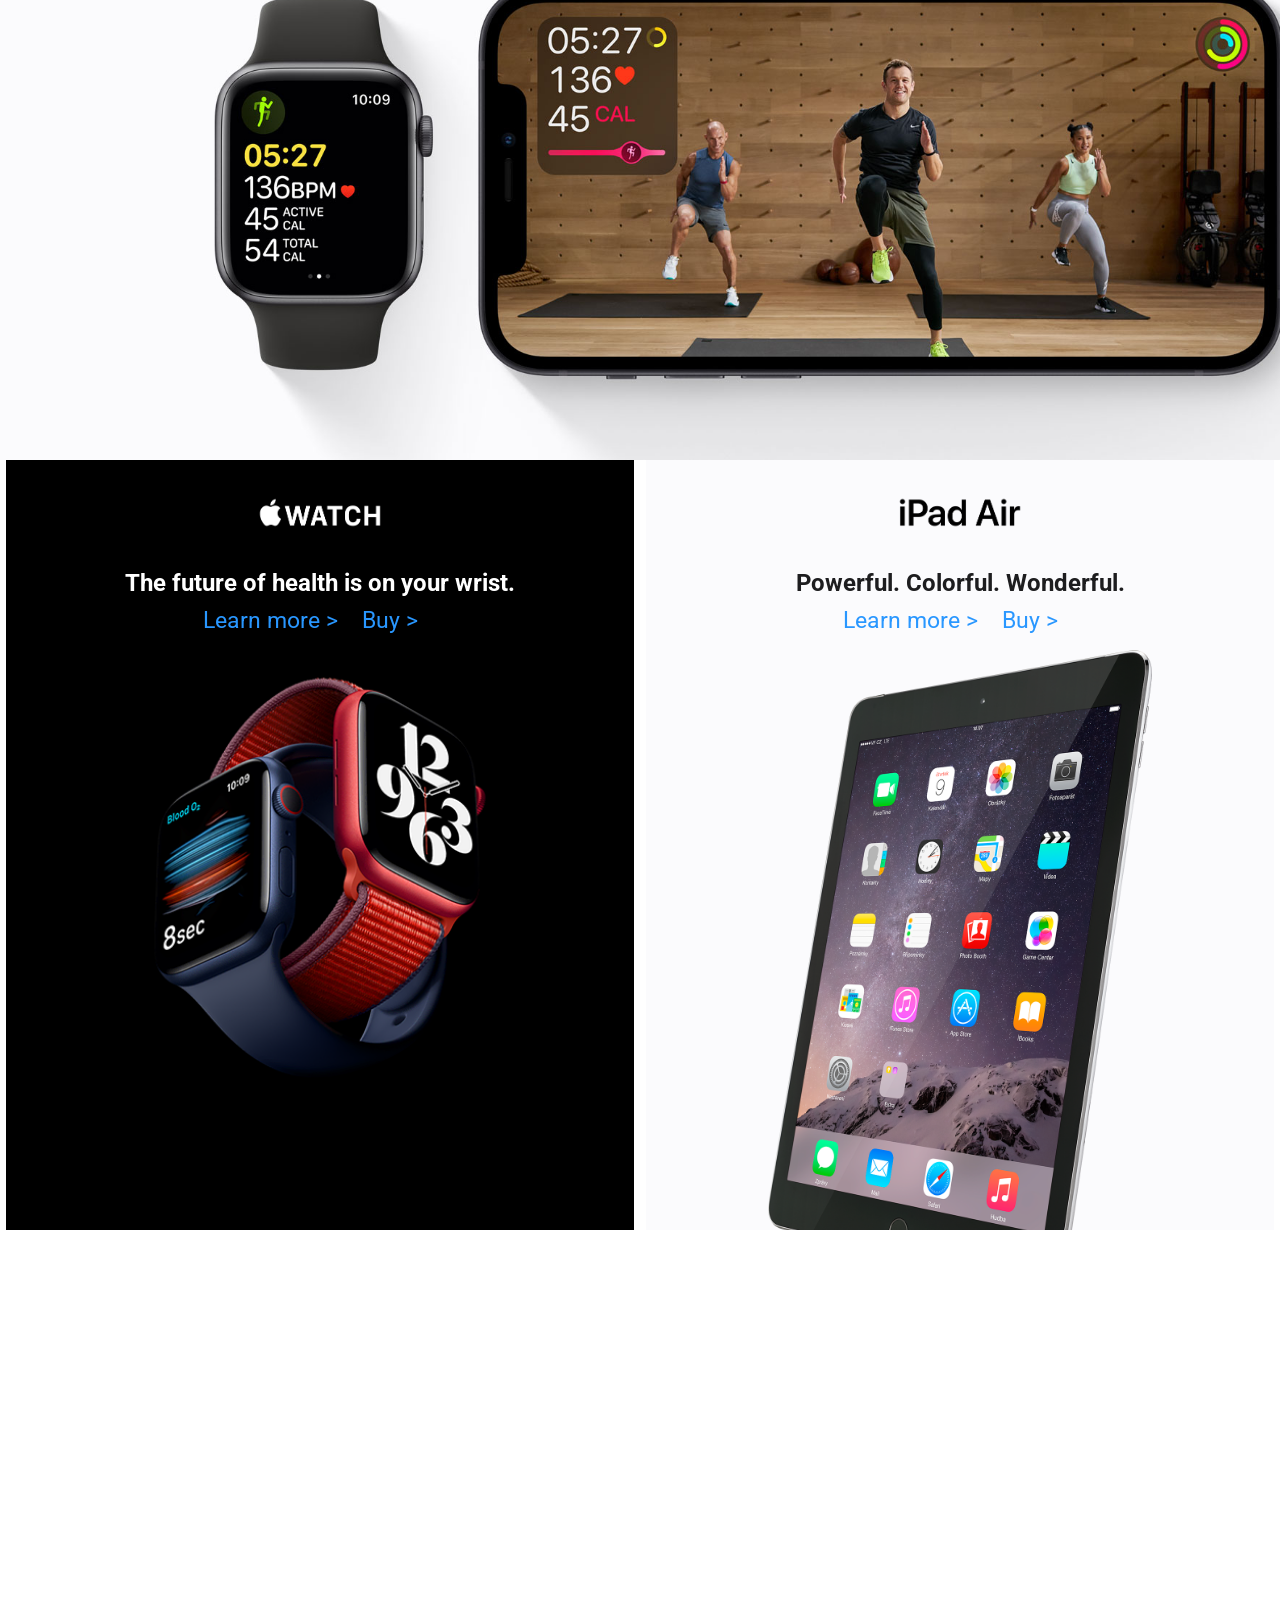
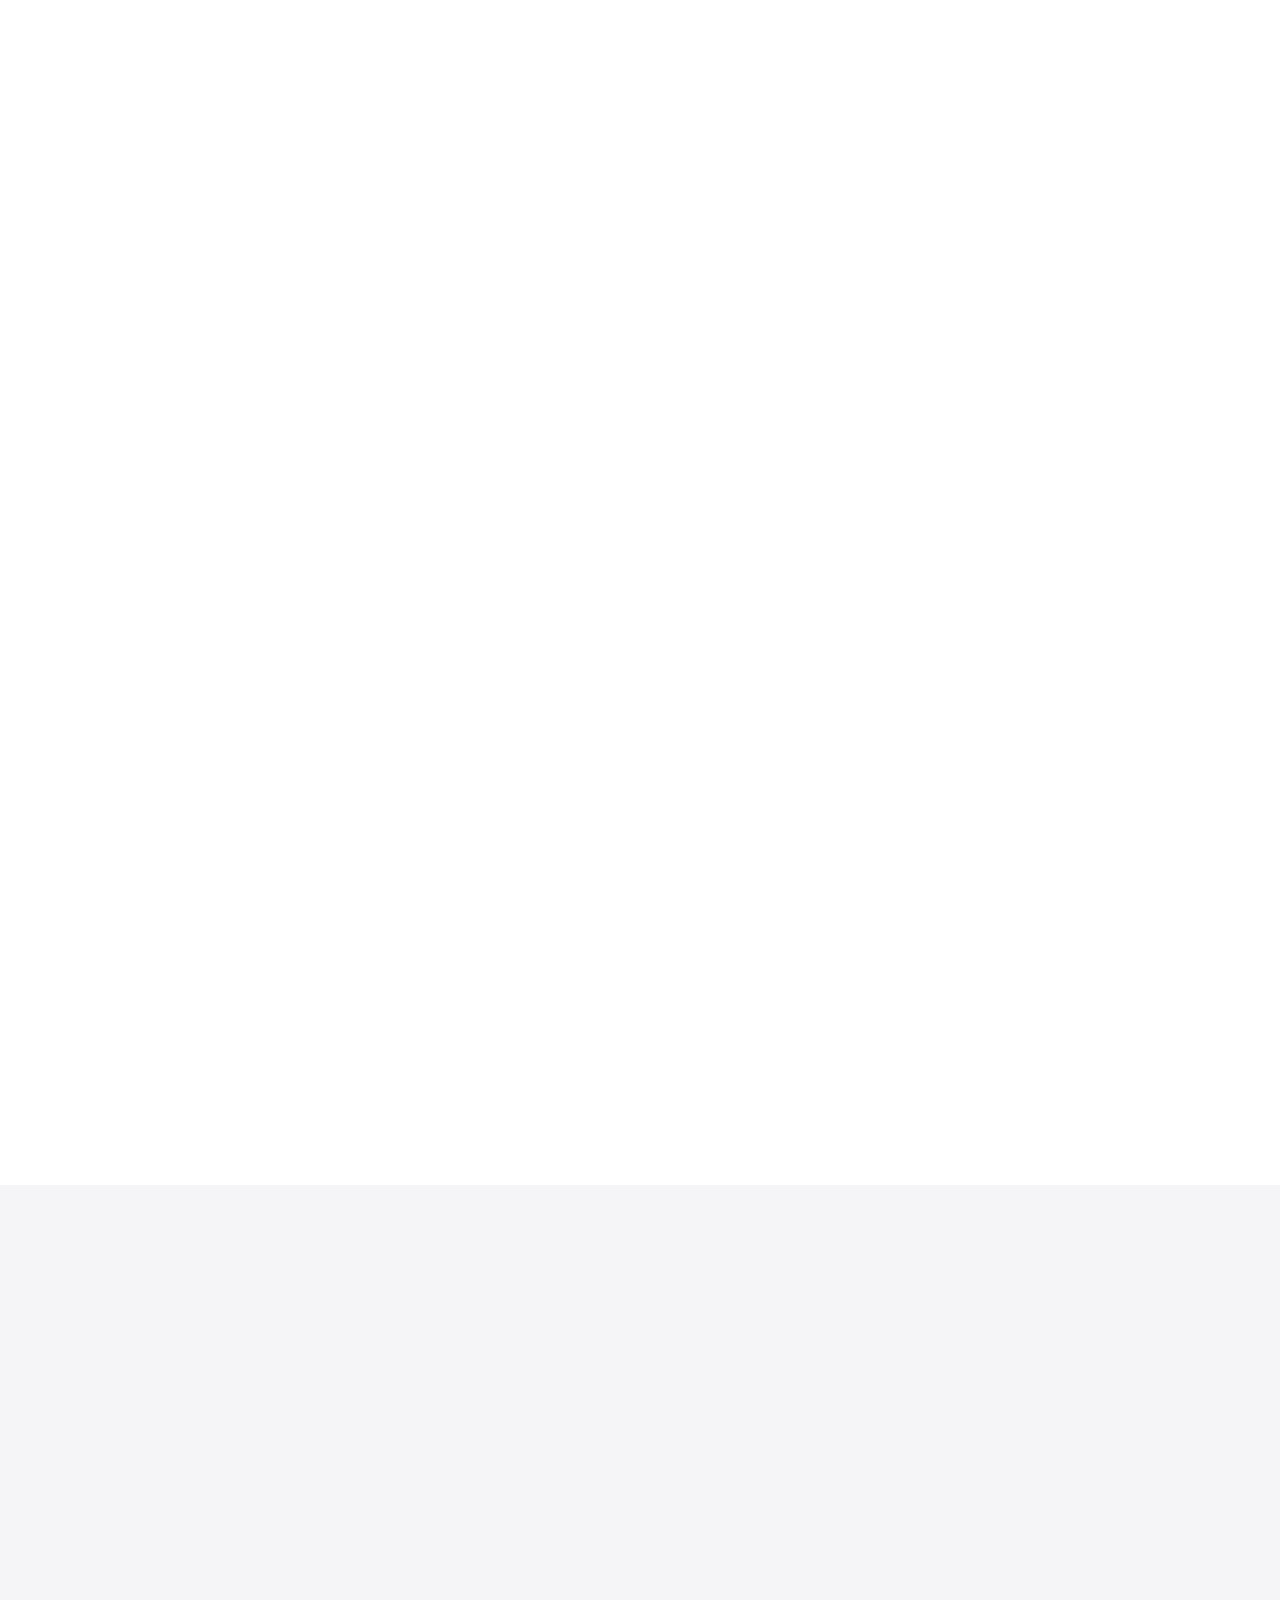
==== commit 4e69dd44: "Optimize performance and responsiveness, add lazy loading Co-authored-by: semrisoujanya2003 <semriso" ====
--- a/index.html
+++ b/index.html
@@ -6,128 +6,16 @@
     <meta charset="UTF-8">
     <meta name="viewport" content="width=device-width, initial-scale=1.0">
     <title>Apple</title>
-    <style>
-        /* Critical CSS for above-the-fold content */
-        * {
-            -webkit-box-sizing: border-box;
-            -moz-box-sizing: border-box;
-            box-sizing: border-box;
-        }
-        
-        body, main {
-            margin: 0 auto;
-            font-family: 'Roboto', 'Helvetica', Arial, sans-serif;
-            background-color: #fff;
-        }
-        
-        ul, li, ol {
-            list-style: none;
-        }
-        
-        a {
-            text-decoration: none;
-        }
-        
-        header {
-            position: fixed;
-            top: 0;
-            height: 52px;
-            width: 100%;
-            color: rgba(255, 253, 253, 0.87);
-            background-color: rgba(0,0,0,0.92);
-            z-index: 10;
-        }
-        
-        .header-list {
-            display: flex;
-            justify-content: space-around;
-            padding-top: 0;
-        }
-        
-        .header-list li {
-            margin: 0;
-            height: 50px;
-            width: 50px;
-            display: flex;
-            align-items: center;
-        }
-        
-        .header-list li a {
-            text-decoration: none;
-            color: #f5f5f7;
-        }
-        
-        .logo {
-            width: 25px;
-        }
-        
-        .contents {
-            background-color: white;
-        }
-        
-        .iphone-12 {
-            height: 100%;
-            background-image: url(img/iphone_12.jpg);
-            background-size: cover;
-            background-position: center;
-            background-repeat: no-repeat;
-        }
-        
-        .image-container .iphone-12 {
-            height: 640px;
-            width: 100%;
-            margin-bottom: 0px;
-        }
-        
-        .iphone-12 .title {
-            text-align: center;
-            padding-top: 50px;
-        }
-        
-        .iphone-12 .title h1 {
-            font-size: 50px;
-            color: rgba(0, 0, 0, 0.897);
-            font-weight: 700;
-        }
-        
-        .iphone-12 .title p {
-            font-size: 25px;
-            font-weight: bold;
-            color: rgba(41, 41, 41, 0.89);
-        }
-        
-        .cta-links {
-            text-align: center;
-        }
-        
-        /* Image optimization */
-        img {
-            image-rendering: -webkit-optimize-contrast;
-            image-rendering: crisp-edges;
-        }
-        
-        /* Prevent layout shift */
-        .unit-image img {
-            aspect-ratio: attr(width) / attr(height);
-        }
-    </style>
-    <link rel="preload" href="style.min.css" as="style" onload="this.onload=null;this.rel='stylesheet'">
-    <noscript><link rel="stylesheet" href="style.min.css"></noscript>
-    <link rel="preload" href="responsive.min.css" as="style" onload="this.onload=null;this.rel='stylesheet'">
-    <noscript><link rel="stylesheet" href="responsive.min.css"></noscript>
+    <link rel="stylesheet" href="style.css">
     <!-- <link rel="stylesheet" href="reset.css"> buat reset css -->
     <link rel="shortcut icon" type="image/jpg" href="./img/apple-logo.png">
-    <link rel="manifest" href="/manifest.json">
-    <link rel="stylesheet" href="https://cdnjs.cloudflare.com/ajax/libs/font-awesome/5.8.2/css/all.min.css"
-        crossorigin="anonymous" />
-    <link rel="dns-prefetch" href="https://cdnjs.cloudflare.com">
-    <link rel="preconnect" href="https://fonts.googleapis.com" crossorigin>
+    <link rel="preconnect" href="https://fonts.googleapis.com">
     <link rel="preconnect" href="https://fonts.gstatic.com" crossorigin>
     <link href="https://fonts.googleapis.com/css2?family=Roboto:wght@100;300;700&display=swap" rel="stylesheet">
-    
-    <!-- Preload critical images -->
-    <link rel="preload" as="image" href="./img/iphone_12.jpg">
-    <link rel="preload" as="image" href="./img/iphone12pro-background.jpg">
+    <link rel="preload" as="image" href="./img/iphone_12.jpg" imagesrcset="./img/iphone_12.jpg 1200w" imagesizes="100vw">
+    <link rel="preload" as="image" href="./img/iphone12pro-background.jpg" imagesrcset="./img/iphone12pro-background.jpg 1200w" imagesizes="100vw">
+    <link rel="stylesheet" href="https://cdnjs.cloudflare.com/ajax/libs/font-awesome/5.8.2/css/all.min.css" media="print" onload="this.media='all'">
+    <noscript><link rel="stylesheet" href="https://cdnjs.cloudflare.com/ajax/libs/font-awesome/5.8.2/css/all.min.css"></noscript>
 </head>
 
 <body>
@@ -137,7 +25,7 @@
             <span class="menu-logo hp-viewport fas fa-ellipsis-h"></span>
             <ul class="header-list">
                 
-                <li class="header-content hp-viewport apple-header"><a href="https://www.apple.com/"><img class="logo" src="./img/apple-logo.png" alt="Apple logo" width="25" height="30"></a></li>
+                <li class="header-content hp-viewport apple-header"><a href="https://www.apple.com/"><img class="logo" src="./img/apple-logo.png" width="25" height="25" alt="Apple" loading="eager" decoding="async"></a></li>
 
                 <li class="header-content hp-viewport-hide"><a href="https://www.apple.com/mac/">Mac</a></li>
                 <li class="header-content hp-viewport-hide"><a href="https://www.apple.com/ipad/">iPad</a></li>
@@ -166,6 +54,20 @@
             </ul>
         </div>
     </header>
+    <!-- <nav>
+        <ul>
+            <li><a href="#"><i class="fab fa-apple"></i></a></li>
+            <li><a href="#">Mac</a></li>  
+            <li><a href="#">iPad</a></li>  
+            <li><a href="#">iPhone</a></li>  
+            <li><a href="#">Watch</a></li>  
+            <li><a href="#">TV</a></li>  
+            <li><a href="#">Music</a></li>  
+            <li><a href="#">Service</a></li>  
+            <li><a href="#"><i class="fas fa-search"></i></a></li>  
+            <li><a href="#"><i class="fas fa-shopping-bag"></i></a></li>  
+        </ul>
+    </nav> -->
     <!-- header -->
 
     <main>
@@ -208,7 +110,7 @@
                         <a href="https://www.apple.com/apple-fitness-plus/" class="buy-link">Learn more ></a>
                     </div>
                 <div class="image-container">
-                <div class="fitness" onclick="location.href='https:https://www.apple.com/apple-fitness-plus/';" style="cursor: pointer;"></div>>          
+                <div class="fitness" onclick="location.href='https://www.apple.com/apple-fitness-plus/';" style="cursor: pointer;"></div>
                     </div>
 </div>
 </div>
@@ -223,7 +125,7 @@
                 <div class="theme-dark container-main"
                     onclick="location.href='https://www.apple.com/apple-watch-series-6/';" style="cursor: pointer;">
                     <div class="unit-copy-wrapper">
-                        <img class="apple-watch-logo" src="./img/apple-watch-logo.png" alt="apple-watch-logo" loading="lazy">
+                        <img class="apple-watch-logo" src="./img/apple-watch-logo.png" alt="apple-watch-logo" loading="lazy" decoding="async">
                         <h2 class="headline">The future of health is on your wrist.</h2>
                     </div>
                     <div class="cta-links">
@@ -232,7 +134,7 @@
                     </div>
                     <div class="unit-image">
                         <figure>
-                            <img src="./img/apple-watch-6.png" alt="apple-watch" loading="lazy">
+                            <img src="./img/apple-watch-6.png" alt="apple-watch" loading="lazy" decoding="async">
                         </figure>
                     </div>
                 </div>
@@ -243,7 +145,7 @@
                 <div class="theme-light container-main" onClick="location.href='https://www.apple.com/ipad-air/';"
                     style="cursor: pointer;">
                     <div class="unit-copy-wrapper">
-                        <img class="apple-watch-logo" src="./img/ipad-air-logo.png" alt="iPad Air logo" loading="lazy">
+                        <img class="apple-watch-logo" src="./img/ipad-air-logo.png" alt="iPad Air" loading="lazy" decoding="async">
                         <h2 class="headline">Powerful. Colorful. Wonderful.</h2>
                     </div>
                     <div class="cta-links">
@@ -252,7 +154,7 @@
                     </div>
                     <div class="unit-image">
                         <figure>
-                            <img src="./img/ipad-air.png" alt="ipad-air" style="width: 70%;" loading="lazy">
+                            <img src="./img/ipad-air.png" alt="ipad-air" style="width: 70%;" loading="lazy" decoding="async">
                         </figure>
                     </div>
                 </div>
@@ -262,8 +164,8 @@
 
                 <div class="theme-dark container-main" onclick="location.href='https://www.apple.com/macbook-air/';" style="cursor: pointer;">
                     <div class="unit-copy-wrapper">
-                        <img class="mackbook-air-logo" src="./img/macbook-air-logo.png" alt="MacBook Air logo"
-                            style="width: 35%; margin-top: 55px;" loading="lazy">
+                        <img class="mackbook-air-logo" src="./img/macbook-air-logo.png" alt="MacBook Air"
+                            style="width: 35%; margin-top: 55px;">
                         <h2 class="headline">Power. it's in the Air.</h2>
                     </div>
                     <div class="cta-links">
@@ -272,7 +174,7 @@
                     </div>
                     <div class="unit-image">
                         <figure>
-                            <img src="./img/macbook-air.png" alt="MacBook Air" style="width: 100%; height: 100%;" loading="lazy">
+                            <img src="./img/macbook-air.png" alt="MacBook Air" style="width: 100%; height: 100%;" loading="lazy" decoding="async">
                         </figure>
                     </div>
                 </div>
@@ -282,7 +184,7 @@
 
                 <div class="theme-light container-main" onclick="location.href='https://www.apple.com/apple-one/'" style="cursor: pointer;">
                     <div class="unit-copy-wrapper">
-                        <img src="./img/apple-one-logo.png" alt="Apple One logo" style="width: 30%; margin-top: 20px;" loading="lazy">
+                        <img src="./img/apple-one-logo.png" alt="Apple One" style="width: 30%; margin-top: 20px;" loading="lazy" decoding="async">
                         <h2 class="headline">Bundle up to six Apple services.<br>And enjoy more for less</h2>
                     </div>
                     <div class="cta-links">
@@ -291,7 +193,7 @@
                     </div>
                     <div class="unit-image">
                         <figure>
-                            <img src="./img/apple-one.png" alt="apple-one" style="width: 80%;" loading="lazy">
+                            <img src="./img/apple-one.png" alt="apple-one" style="width: 80%;" loading="lazy" decoding="async">
                         </figure>
                     </div>
                 </div>
@@ -300,7 +202,7 @@
 
                 <div class="theme-light container-main" onclick="location.href='https://www.apple.com/apple-card/'" style="cursor: pointer;">
                     <div class="unit-copy-wrapper">
-                        <img src="./img/apple-card-logo.png" alt="apple-card-logo" style="width: 20%; margin-top: 20px;" loading="lazy">
+                        <img src="./img/apple-card-logo.png" alt="apple-card-logo" style="width: 20%; margin-top: 20px;" loading="lazy" decoding="async">
                         <h2 style="margin-bottom: 10px; font-size: 19px; color: #1D1D1F">
                             Get 3% Daily Cash back on<br> 
                             purchases from Apple when<br> 
@@ -312,7 +214,7 @@
                     </div>
                     <div class="unit-image">
                         <figure style="margin-top: 0;">
-                            <img src="./img/apple-card.png" alt="apple-card" style="width: 80%;" loading="lazy">
+                            <img src="./img/apple-card.png" alt="apple-card" style="width: 80%;" loading="lazy" decoding="async">
                         </figure>
                     </div>
                 </div>
@@ -324,13 +226,13 @@
                     
                     
                     <div class="unit-copy-wrapper">
-                        <img src="./img/apple-tv-logo.png" alt="apple-tv-logo" style="width: 15%; margin-top: 20px;" loading="lazy">
+                        <img src="./img/apple-tv-logo.png" alt="apple-tv-logo" style="width: 15%; margin-top: 20px;" loading="lazy" decoding="async">
                         <h2>You can't hide from greatness.</h2>
                     </div>
                     <div class="cta-links"><a href="https://tv.apple.com/season/umc.cmc.7525wsaxw3oprxq6b307ideiz?showId=umc.cmc.1ogyy5s2agasxa5qztabrlykn&itscg=10000&itsct=atv-0-apl_hp-pmo_wch-dickinson2-201104" style="color: white;">Watch the new season <span class="fas fa-play-circle" style="float: none; margin: 0;"></span> </a></div>
                     <div class="unit-image">
                         <figure>
-                            <img src="./img/dickinson-apple-tv.png" alt="apple-tv" style="width: 80%;" loading="lazy">
+                            <img src="./img/dickinson-apple-tv.png" alt="apple-tv" style="width: 80%;" loading="lazy" decoding="async">
                         </figure>
                     </div>
                     
@@ -425,10 +327,14 @@
                     Status</a></p>
             <p><a href="https://www.apple.com/shop/help">Shopping Help</a></p>
         </div>
+        <!-- <div class="footer-copyright">
+            <img class="logo-footer" src="img/apple-logo.png" alt="footer logo">
+            <p class="txt-copy"><a target="_blank" href="https://www.apple.com/id/">appleindonesia</a> &copy; 2021</p>
+        </div> -->
     </div>
     </footer>
 
     
-    <script src="script.min.js" defer></script>
+    <script src="script.js" defer></script>
 </body>
 </html>
--- a/style.css
+++ b/style.css
@@ -0,0 +1,491 @@
+* {
+    -webkit-box-sizing: border-box;
+    -moz-box-sizing: border-box;
+    box-sizing: border-box;
+  }
+
+ul, li, ol {
+    list-style: none;
+    }
+
+    a {
+    text-decoration: none;
+}
+body, main{
+    margin: 0 auto;
+    font-family: 'Roboto', 'Helvetica', Arial, sans-serif;
+    background-color: rgb(255, 255, 255);
+}
+
+/* css untuk header */
+header {
+    position: fixed;
+    top:0;
+    height: 52px;
+    width: 100%;
+    color: rgba(255, 253, 253, 0.87);
+    background-color: rgba(0,0,0,0.92);
+    z-index: 10;
+    /* display: flex;
+    align-items: center;
+    justify-content: center;
+    background-color: rgba(0,0,0,0.92);
+    width: 100%;
+    position: fixed;
+    color: rgba(255, 253, 253, 0.87); */
+    /* backdrop-filter: blur(10px);
+    -webkit-backdrop-filter: blur(10px); */
+  }
+
+
+.header-wrapper {
+
+    /* text-align: center;
+    line-height: 50px;
+    font-size: 30px; */
+  }
+
+.header-list{
+    display: flex;
+    justify-content: space-around;
+    padding-top: 0;
+    /* margin-left:50px; */
+    
+
+}
+.header-list li{
+    margin: 0;
+    height: 50px;
+    width: 50px;
+    display: flex;
+    align-items: center;
+}
+.header-list li a{
+    text-decoration: none;
+    color: #f5f5f7;
+}
+.header-list a {
+    
+  /* margin-left:50px; 
+  font-size:20px;
+  margin-bottom:10px;   
+  line-height: 65px;
+  padding: 0 25px;
+  color: white;
+  display: block;
+  float: left;
+  transition: all 0.5s;  */
+
+}
+.logo{
+    width: 25px;
+    /* width: 30px;
+    margin-top: 10px;
+    margin-bottom:10px;
+    float:left;
+    margin-left:30px; */
+}
+span{
+    /* margin-left:20px;
+    float:left; */
+}
+
+
+.search{
+    /* margin-top:10px;
+    margin-bottom:10px;
+    margin-right:30px;
+    float:right;
+    background-color: rgba(0,0,0,0.92);
+    border-radius:10px; */
+    
+}
+/* search btn */
+.search-container {
+    position: relative;
+}
+
+.search-dropdown {
+    display: none;
+    position: absolute;
+    top: 100%;
+    left: 0;
+    width: 200px;
+    padding: 10px;
+    background-color: white;
+    box-shadow: 0 2px 5px rgba(0, 0, 0, 0.1);
+}
+
+.search-dropdown input {
+    width: 100%;
+    padding: 8px;
+    margin-bottom: 10px;
+}
+
+.search-dropdown button {
+    background-color: #333;
+    color: white;
+    border: none;
+    padding: 8px 15px;
+    cursor: pointer;
+}
+
+.search-dropdown button:hover {
+    background-color: #555;
+}
+
+/* header */
+
+
+/* container global - disabled */
+
+/* .container {
+    margin: 0 20px;
+  }
+*/
+
+.contents {
+    background-color: white;
+}
+
+
+.image-container .iphone-12 {
+    height: 640px;
+    width: 100%;
+    margin-bottom: 0px;
+}
+
+.iphone-12 {
+    height: 100%;
+    background-image: url(img/iphone_12.jpg);
+    background-size: cover;
+    background-position: center;
+    background-repeat: no-repeat;   
+    }
+
+.iphone-12 .title {
+    text-align: center;
+    padding-top: 50px;
+}
+
+
+.iphone-12 .title h1 {
+    font-size: 50px;
+    color: rgba(0, 0, 0, 0.897);
+    font-weight: 700;
+}
+.iphone-12 .title p {
+    font-size: 25px;
+    font-weight: bold;
+    color: rgba(41, 41, 41, 0.89)
+}
+
+ .cta-links {
+    text-align: center;
+}
+
+.image-container .iphone-12-pro {
+    height: 640px;
+    width: 100%;
+    padding-top: 20px;
+}
+
+.iphone-12-pro {
+    height: 90%;
+    min-height: 100%;
+    background-image: url(img/iphone12pro-background.jpg);
+    background-size: cover;
+    background-position: center;
+    background-repeat: no-repeat;
+}
+
+.iphone-12-pro .title {
+    text-align: center;
+}
+
+.iphone-12-pro .title h1 {
+    font-size: 60px;
+    color: rgba(255, 255, 255, 0.897);
+    font-weight: 700;
+}
+
+.iphone-12-pro .title p {
+    font-size: 30px;
+    font-weight: normal;
+    color: rgba(255, 253, 253, 0.87)
+}
+
+.iphone-12-pro .cta-links {
+    text-align: center;
+}
+.image-container .fitness {
+    height: 500px;
+    width: 100%;
+    padding-top: 0%;
+    flex: auto;
+    
+}
+
+.fitness {
+    height: 90%;
+    min-height: 100%;
+    background-image: url(img/apple-fitness.jpg);
+    background-size: cover;
+    background-position: center;
+    background-repeat: no-repeat;
+    margin-top: 00px;
+}
+
+.title .hello {
+    text-align: center;
+    margin-top: 40px;
+    font-size: 80px;
+    color: rgba(0, 0, 0, 0.897);
+    font-weight: 700;
+}
+
+
+
+ .title .A {
+     text-align: center;
+    font-size: 30px;
+    font-weight: normal;
+    margin-top: 30px;
+    color: rgba(0, 0, 0, 0.87)
+    
+}
+
+.fitness .cta-links {
+    text-align: center;
+}
+
+/* main */
+ul {
+    list-style: none;
+    margin: 0px;
+    padding: 0px;
+    text-align: center;
+  }
+  li {
+    color: white;
+    height: 770px;
+  }
+  ul li{
+      margin-bottom: 5px;
+  }
+
+  .flex-list{
+      display: flex;
+      flex-wrap: wrap;
+  }
+  .flex-list li{
+      flex: auto;
+      width: 50%;
+  }
+  .img{
+      margin: 0 auto;
+      width: 100%;
+  }
+  .headline{
+      margin-top: 0;
+      margin-bottom: 10px;
+  }
+  .content{
+      overflow: hidden;
+  }
+  /* main themes content */
+  .theme-dark{
+    background-color: #000;
+    margin: 0 auto;
+  }
+  .theme-light{
+    background-color: #fbfbfd;
+    margin: 0 auto;
+    color: #1D1D1F;
+  }
+  .container-main{
+    width: 98%;
+    height: 100%;
+  }
+
+  ul li img{
+      width: 100%;
+  }
+
+  .cta-links a{
+      font-size: 23px;
+      margin-right: 20px;
+      text-decoration: none;
+      color: #2997FF;
+      font-weight: normal;
+  }
+  .cta-links a:hover{
+      text-decoration: underline;
+  }
+  
+  /* hover zoom products animation */
+  .unit-image figure img{
+      transition: transform .2s;
+  }
+  .unit-image figure img:hover{
+      transform: scale(1.05);
+  }
+  .apple-watch-logo{
+    width: 25%;
+}
+/* main */
+
+
+  /* css untuk footer */
+
+  footer {
+      background-color: #f5f5f7;
+      padding: 40px;
+      height: 1000px;
+      color: #1d1d1f;
+  }
+
+  .logo-footer {
+      width: 50px;
+      margin-bottom: 10px;
+  }
+
+  .txt-copy {
+      margin: 0;
+  }
+
+  .txt-copy a {
+      color: #fff;
+  }
+
+  .txt-copy a:hover {
+      text-decoration: underline;
+  }
+  .footer-container{
+      display: flex;
+  }
+  .footer-list {
+      float: left;
+      width: 30%;
+      margin: 0 auto;
+      
+  }
+
+  .footer-list p a {
+      color: #1d1d1f;
+  }
+
+  .footer-list p a:hover {
+      text-decoration: underline;
+  }
+
+  .clear-footer {
+      clear: left;
+  }
+  .foot-notes ul li{
+      color: #86868b;
+      height: 2em;
+      margin: 10px 0;
+      text-align: left;
+  }
+  .footer-container, .footer-list-container{
+      width: 70%;
+      margin: 0 auto;
+  }
+/* footer */
+
+/* responsive */
+.menu-logo{
+    visibility: hidden;
+    position: absolute;
+}
+.fa-searchs{
+    visibility: hidden;
+}
+
+/* performance: avoid rendering below-the-fold until needed */
+.flex-list li{
+    content-visibility: auto;
+    contain-intrinsic-size: 770px;
+}
+
+footer{
+    content-visibility: auto;
+}
+
+/* merged from responsive.css */
+/* tablet size viewport */
+@media (max-width: 1024px){
+    .flex-list{
+        flex-wrap: wrap;
+    }
+
+    .flex-list li{
+        width: 50%;
+        height: 400px;
+        contain-intrinsic-size: 400px;
+    }
+    .foot-notes{
+        height: 500px;
+    }
+    footer{
+        height: 1100px;
+    }
+    .fa-searchs{
+        visibility: visible;
+    }
+    .search{
+        visibility: hidden;
+        position: absolute;
+    }
+}
+    
+/* smartphone/handphone */
+@media (max-width: 670px){
+    .flex-list{
+        flex-direction: column;
+    }
+    .flex-list li, .img-container{
+        margin: 0 auto;
+        width: 100%;
+        height: 400px;
+        contain-intrinsic-size: 400px;
+    }
+    .container-main{
+        width: 100%;
+    }
+    .hp-viewport-hide{
+        visibility: hidden;
+    }
+    .menu-logo{
+        visibility: visible;
+    }
+    .hp-viewport{
+        position: absolute;
+        
+    }
+    .header-shoping{
+        right: 10px;
+
+    }
+    .apple-header{
+        margin: 0 auto;
+    }
+    .menu-logo{
+        top: 18px;
+        left: 30px;
+    }
+    .footer-container, .footer-list-container{
+        width: 100%;
+    }
+    footer{
+        height: 800px;
+    }
+    .foot-notes{
+        height: 0;
+    }
+    .foot-notes ul li{
+        margin-bottom: 100px;
+        display: none;
+    }
+}
